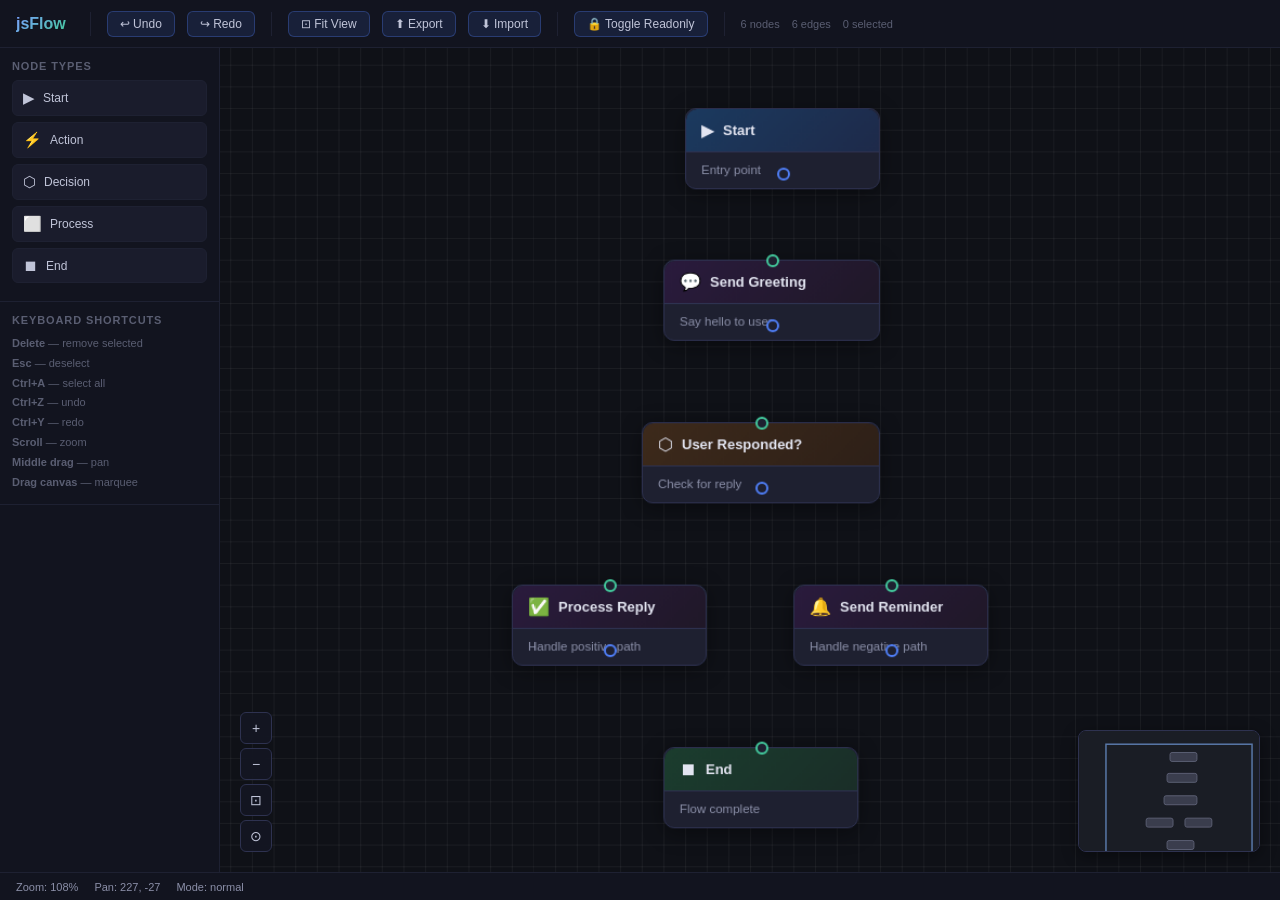
==== examples/basic/index.html @ f3bcde74 "feat: implement complete React Flow-class visual flow editor in vanilla JS Co-authored-by: md-riaz <" ====
<!DOCTYPE html>
<html lang="en">
<head>
  <meta charset="UTF-8" />
  <meta name="viewport" content="width=device-width, initial-scale=1.0" />
  <title>jsFlow — Visual Flow Editor Demo</title>
  <link rel="stylesheet" href="../../src/styles/flow-editor.css" />
  <style>
    *, *::before, *::after { box-sizing: border-box; margin: 0; padding: 0; }

    html, body {
      height: 100%;
      background: #0a0c14;
      color: #e2e4f0;
      font-family: -apple-system, BlinkMacSystemFont, 'Inter', 'Segoe UI', sans-serif;
    }

    /* ── Layout ─────────────────────────────────────────────────── */
    #app-shell {
      display: flex;
      flex-direction: column;
      height: 100vh;
    }

    /* ── Top bar ─────────────────────────────────────────────────── */
    #topbar {
      display: flex;
      align-items: center;
      gap: 12px;
      padding: 0 16px;
      height: 48px;
      background: #12141f;
      border-bottom: 1px solid #1e2132;
      flex-shrink: 0;
      z-index: 10;
    }

    #topbar h1 {
      font-size: 16px;
      font-weight: 700;
      background: linear-gradient(135deg, #7ba0ff, #43c89c);
      -webkit-background-clip: text;
      -webkit-text-fill-color: transparent;
      background-clip: text;
      margin-right: 8px;
    }

    .tb-btn {
      display: inline-flex;
      align-items: center;
      gap: 6px;
      padding: 5px 12px;
      background: rgba(79, 125, 243, 0.12);
      border: 1px solid rgba(79, 125, 243, 0.3);
      border-radius: 6px;
      color: #c0c4d8;
      font-size: 12px;
      cursor: pointer;
      transition: background 0.12s, border-color 0.12s, color 0.12s;
    }

    .tb-btn:hover { background: rgba(79, 125, 243, 0.22); color: #fff; border-color: #4f7df3; }

    .tb-sep { width: 1px; height: 24px; background: #1e2132; margin: 0 4px; }

    .tb-label {
      font-size: 11px;
      color: #5a5e72;
    }

    /* ── Main content ────────────────────────────────────────────── */
    #main {
      display: flex;
      flex: 1;
      overflow: hidden;
    }

    /* ── Sidebar ─────────────────────────────────────────────────── */
    #sidebar {
      width: 220px;
      background: #12141f;
      border-right: 1px solid #1e2132;
      display: flex;
      flex-direction: column;
      overflow-y: auto;
      flex-shrink: 0;
    }

    .sidebar-section {
      padding: 12px;
      border-bottom: 1px solid #1e2132;
    }

    .sidebar-section h3 {
      font-size: 11px;
      text-transform: uppercase;
      letter-spacing: 0.08em;
      color: #5a5e72;
      margin-bottom: 8px;
    }

    .node-palette-item {
      display: flex;
      align-items: center;
      gap: 8px;
      padding: 8px 10px;
      border-radius: 6px;
      border: 1px solid #1e2132;
      background: #1a1c2c;
      cursor: grab;
      font-size: 12px;
      color: #c0c4d8;
      margin-bottom: 6px;
      transition: background 0.1s, border-color 0.1s;
    }

    .node-palette-item:hover { background: #20233a; border-color: #3a3d5a; color: #fff; }
    .node-palette-item .icon { font-size: 15px; }

    /* ── Canvas ──────────────────────────────────────────────────── */
    #canvas {
      flex: 1;
      position: relative;
      overflow: hidden;
    }

    /* ── Properties panel ────────────────────────────────────────── */
    #props-panel {
      width: 240px;
      background: #12141f;
      border-left: 1px solid #1e2132;
      padding: 12px;
      overflow-y: auto;
      flex-shrink: 0;
      display: none;
    }

    #props-panel.active { display: block; }

    #props-panel h3 {
      font-size: 11px;
      text-transform: uppercase;
      letter-spacing: 0.08em;
      color: #5a5e72;
      margin-bottom: 12px;
    }

    .prop-row {
      margin-bottom: 10px;
    }

    .prop-row label {
      display: block;
      font-size: 11px;
      color: #8b8fa8;
      margin-bottom: 4px;
    }

    .prop-row input, .prop-row select {
      width: 100%;
      background: #1a1c2c;
      border: 1px solid #2e3250;
      border-radius: 4px;
      color: #e2e4f0;
      padding: 5px 8px;
      font-size: 12px;
      outline: none;
      transition: border-color 0.12s;
    }

    .prop-row input:focus, .prop-row select:focus { border-color: #4f7df3; }

    /* ── Status bar ──────────────────────────────────────────────── */
    #statusbar {
      height: 28px;
      background: #12141f;
      border-top: 1px solid #1e2132;
      display: flex;
      align-items: center;
      padding: 0 16px;
      gap: 16px;
      font-size: 11px;
      color: #5a5e72;
      flex-shrink: 0;
    }

    #statusbar span { color: #8b8fa8; }
  </style>
</head>
<body>
<div id="app-shell">

  <!-- ── Top bar ────────────────────────────────────────────────── -->
  <div id="topbar">
    <h1>jsFlow</h1>
    <div class="tb-sep"></div>

    <button class="tb-btn" id="btn-undo" title="Undo (Ctrl+Z)">↩ Undo</button>
    <button class="tb-btn" id="btn-redo" title="Redo (Ctrl+Y)">↪ Redo</button>

    <div class="tb-sep"></div>

    <button class="tb-btn" id="btn-fit">⊡ Fit View</button>
    <button class="tb-btn" id="btn-export">⬆ Export</button>
    <button class="tb-btn" id="btn-import">⬇ Import</button>

    <div class="tb-sep"></div>

    <button class="tb-btn" id="btn-readonly">🔒 Toggle Readonly</button>

    <div class="tb-sep"></div>
    <span class="tb-label" id="lbl-nodes">0 nodes</span>
    <span class="tb-label" id="lbl-edges">0 edges</span>
    <span class="tb-label" id="lbl-selected">0 selected</span>
  </div>

  <!-- ── Main ───────────────────────────────────────────────────── -->
  <div id="main">

    <!-- Sidebar / node palette -->
    <div id="sidebar">
      <div class="sidebar-section">
        <h3>Node Types</h3>
        <div class="node-palette-item" draggable="true" data-type="input"    data-label="Start">    <span class="icon">▶</span> Start</div>
        <div class="node-palette-item" draggable="true" data-type="action"   data-label="Action">   <span class="icon">⚡</span> Action</div>
        <div class="node-palette-item" draggable="true" data-type="decision" data-label="Decision"> <span class="icon">⬡</span> Decision</div>
        <div class="node-palette-item" draggable="true" data-type="default"  data-label="Process">  <span class="icon">⬜</span> Process</div>
        <div class="node-palette-item" draggable="true" data-type="output"   data-label="End">      <span class="icon">⏹</span> End</div>
      </div>

      <div class="sidebar-section">
        <h3>Keyboard Shortcuts</h3>
        <div style="font-size:11px; color:#5a5e72; line-height:1.8;">
          <div><b>Delete</b> — remove selected</div>
          <div><b>Esc</b> — deselect</div>
          <div><b>Ctrl+A</b> — select all</div>
          <div><b>Ctrl+Z</b> — undo</div>
          <div><b>Ctrl+Y</b> — redo</div>
          <div><b>Scroll</b> — zoom</div>
          <div><b>Middle drag</b> — pan</div>
          <div><b>Drag canvas</b> — marquee</div>
        </div>
      </div>
    </div>

    <!-- Canvas -->
    <div id="canvas"></div>

    <!-- Properties panel -->
    <div id="props-panel">
      <h3>Properties</h3>
      <div id="props-content"></div>
    </div>

  </div>

  <!-- Status bar -->
  <div id="statusbar">
    <span id="sb-zoom">Zoom: 100%</span>
    <span id="sb-pan">Pan: 0, 0</span>
    <span id="sb-mode">Mode: normal</span>
  </div>

</div>

<script type="module" src="app.js"></script>
</body>
</html>
---- src/styles/flow-editor.css ----
/* ─────────────────────────────────────────────────────────────────────────
   jsFlow – Professional Flow Editor Stylesheet
   ─────────────────────────────────────────────────────────────────────── */

/* ── CSS Custom Properties ─────────────────────────────────────────────── */
:root {
  --jf-bg: #0f1117;
  --jf-grid-color: rgba(255, 255, 255, 0.05);
  --jf-grid-size: 20px;

  --jf-node-bg: #1e2030;
  --jf-node-border: #2e3250;
  --jf-node-border-selected: #4f7df3;
  --jf-node-shadow: 0 4px 20px rgba(0, 0, 0, 0.4);
  --jf-node-shadow-selected: 0 4px 24px rgba(79, 125, 243, 0.35);
  --jf-node-radius: 10px;
  --jf-node-header-bg: #252842;
  --jf-node-text: #e2e4f0;
  --jf-node-desc: #8b8fa8;

  --jf-handle-size: 12px;
  --jf-handle-bg: #1e2030;
  --jf-handle-border: #4a5080;
  --jf-handle-border-source: #4f7df3;
  --jf-handle-border-target: #43c89c;
  --jf-handle-hover-scale: 1.3;

  --jf-edge-color: #4a5080;
  --jf-edge-selected-color: #4f7df3;
  --jf-edge-preview-color: rgba(79, 125, 243, 0.6);
  --jf-edge-width: 2px;

  --jf-marquee-bg: rgba(79, 125, 243, 0.08);
  --jf-marquee-border: rgba(79, 125, 243, 0.5);

  --jf-control-bg: rgba(20, 22, 35, 0.85);
  --jf-control-border: #2e3250;
  --jf-control-text: #c0c4d8;
  --jf-control-hover: #4f7df3;

  --jf-minimap-bg: rgba(14, 16, 26, 0.9);
  --jf-minimap-border: #2e3250;
}

/* ── Root container ─────────────────────────────────────────────────────── */
.jf-editor {
  position: relative;
  width: 100%;
  height: 100%;
  overflow: hidden;
  background-color: var(--jf-bg);
  cursor: default;
  user-select: none;
  -webkit-user-select: none;
  font-family: -apple-system, BlinkMacSystemFont, 'Segoe UI', Roboto, 'Inter', sans-serif;
  font-size: 13px;
  color: var(--jf-node-text);
  box-sizing: border-box;
}

/* ── Hit layer (full-size, transparent — pointer events start here) ──────── */
.jf-hit-layer {
  position: absolute;
  inset: 0;
  z-index: 0;
}

/* ── World layer (transformed with viewport) ─────────────────────────────── */
.jf-world-layer {
  position: absolute;
  top: 0;
  left: 0;
  transform-origin: 0 0;
  will-change: transform;
}

/* ── Grid background ─────────────────────────────────────────────────────── */
.jf-grid {
  position: absolute;
  top: -5000px;
  left: -5000px;
  width: 10000px;
  height: 10000px;
  background-image:
    linear-gradient(var(--jf-grid-color) 1px, transparent 1px),
    linear-gradient(90deg, var(--jf-grid-color) 1px, transparent 1px);
  background-size: var(--jf-grid-size) var(--jf-grid-size);
  pointer-events: none;
}

/* ── SVG edge layer ──────────────────────────────────────────────────────── */
.jf-svg-layer {
  position: absolute;
  top: 0;
  left: 0;
  width: 100%;
  height: 100%;
  pointer-events: none;
  overflow: visible;
}

/* ── Node layer ──────────────────────────────────────────────────────────── */
.jf-node-layer {
  position: absolute;
  top: 0;
  left: 0;
}

/* ── Node cards ──────────────────────────────────────────────────────────── */
.jf-node {
  position: absolute;
  background: var(--jf-node-bg);
  border: 1.5px solid var(--jf-node-border);
  border-radius: var(--jf-node-radius);
  box-shadow: var(--jf-node-shadow);
  cursor: grab;
  transition: border-color 0.15s, box-shadow 0.15s;
  overflow: visible;
  min-width: 120px;
}

.jf-node:hover {
  border-color: color-mix(in srgb, var(--jf-node-border) 60%, white);
}

.jf-node--selected {
  border-color: var(--jf-node-border-selected) !important;
  box-shadow: var(--jf-node-shadow-selected), 0 0 0 2px rgba(79,125,243,0.18) !important;
}

.jf-node:active,
.jf-node--dragging {
  cursor: grabbing;
  box-shadow: var(--jf-node-shadow-selected), 0 8px 32px rgba(0,0,0,0.5);
}

/* Node types */
.jf-node--input .jf-node__header { background: linear-gradient(135deg, #1b3a5f, #1e2a4a); }
.jf-node--output .jf-node__header { background: linear-gradient(135deg, #1b3d2e, #1a2e28); }
.jf-node--decision .jf-node__header { background: linear-gradient(135deg, #3d2a1b, #2e2018); }
.jf-node--action .jf-node__header { background: linear-gradient(135deg, #2a1b3d, #201828); }

/* Node body */
.jf-node__body {
  border-radius: var(--jf-node-radius);
  overflow: hidden;
}

.jf-node__header {
  display: flex;
  align-items: center;
  gap: 8px;
  padding: 10px 14px;
  background: var(--jf-node-header-bg);
  border-bottom: 1px solid var(--jf-node-border);
  border-radius: var(--jf-node-radius) var(--jf-node-radius) 0 0;
  min-height: 40px;
}

.jf-node__icon {
  font-size: 16px;
  flex-shrink: 0;
  line-height: 1;
}

.jf-node__title {
  font-weight: 600;
  font-size: 13px;
  color: var(--jf-node-text);
  white-space: nowrap;
  overflow: hidden;
  text-overflow: ellipsis;
  flex: 1;
}

.jf-node__desc {
  padding: 8px 14px;
  font-size: 11.5px;
  color: var(--jf-node-desc);
  line-height: 1.5;
}

/* ── Handles / Ports ─────────────────────────────────────────────────────── */
.jf-handle {
  position: absolute;
  width: var(--jf-handle-size);
  height: var(--jf-handle-size);
  border-radius: 50%;
  border: 2px solid var(--jf-handle-border);
  background: var(--jf-handle-bg);
  transform: translate(-50%, -50%);
  transition: transform 0.12s, border-color 0.12s, box-shadow 0.12s;
  cursor: crosshair;
  z-index: 10;
  pointer-events: all;
}

.jf-handle--source {
  border-color: var(--jf-handle-border-source);
}

.jf-handle--target {
  border-color: var(--jf-handle-border-target);
}

.jf-handle:hover {
  transform: translate(-50%, -50%) scale(var(--jf-handle-hover-scale));
  box-shadow: 0 0 0 4px rgba(79, 125, 243, 0.25);
  z-index: 20;
}

.jf-handle--source:hover { border-color: #7ba0ff; background: rgba(79, 125, 243, 0.15); }
.jf-handle--target:hover { border-color: #5dd8ac; background: rgba(67, 200, 156, 0.15); }

/* ── SVG Edges ───────────────────────────────────────────────────────────── */
.jf-edge__hit {
  fill: none;
  stroke: transparent;
  stroke-width: 16px;
  cursor: pointer;
  pointer-events: stroke;
}

.jf-edge__path {
  fill: none;
  stroke: var(--jf-edge-color);
  stroke-width: var(--jf-edge-width);
  stroke-linecap: round;
  pointer-events: none;
  transition: stroke 0.15s;
}

.jf-edge--selected .jf-edge__path {
  stroke: var(--jf-edge-selected-color);
  stroke-width: 2.5px;
  filter: drop-shadow(0 0 4px rgba(79, 125, 243, 0.5));
}

.jf-edge__preview {
  fill: none;
  stroke: var(--jf-edge-preview-color);
  stroke-width: 2px;
  stroke-dasharray: 6 4;
  pointer-events: none;
  animation: jf-dash-flow 0.5s linear infinite;
}

@keyframes jf-dash-flow {
  to { stroke-dashoffset: -20; }
}

/* Edge label */
.jf-edge__label {
  display: inline-block;
  background: var(--jf-node-bg);
  border: 1px solid var(--jf-node-border);
  border-radius: 4px;
  padding: 2px 8px;
  font-size: 11px;
  color: var(--jf-node-desc);
  white-space: nowrap;
  pointer-events: none;
  user-select: none;
}

/* ── Marquee selection ────────────────────────────────────────────────────── */
.jf-marquee {
  position: absolute;
  pointer-events: none;
  background: var(--jf-marquee-bg);
  border: 1px solid var(--jf-marquee-border);
  border-radius: 3px;
  z-index: 100;
}

/* ── Controls toolbar ────────────────────────────────────────────────────── */
.jf-controls {
  position: absolute;
  bottom: 20px;
  left: 20px;
  z-index: 200;
  display: flex;
  flex-direction: column;
  gap: 4px;
}

.jf-controls__btn {
  display: flex;
  align-items: center;
  justify-content: center;
  width: 32px;
  height: 32px;
  background: var(--jf-control-bg);
  border: 1px solid var(--jf-control-border);
  border-radius: 6px;
  color: var(--jf-control-text);
  cursor: pointer;
  font-size: 14px;
  transition: background 0.12s, color 0.12s, border-color 0.12s;
  outline: none;
  backdrop-filter: blur(8px);
}

.jf-controls__btn:hover {
  background: rgba(79, 125, 243, 0.15);
  border-color: var(--jf-control-hover);
  color: #fff;
}

.jf-controls__btn:active { transform: scale(0.94); }

.jf-controls__divider {
  width: 32px;
  height: 1px;
  background: var(--jf-control-border);
  margin: 2px 0;
}

/* ── Minimap ──────────────────────────────────────────────────────────────── */
.jf-minimap {
  position: absolute;
  bottom: 20px;
  right: 20px;
  z-index: 200;
  border: 1px solid var(--jf-minimap-border);
  border-radius: 8px;
  overflow: hidden;
  background: var(--jf-minimap-bg);
  backdrop-filter: blur(8px);
  box-shadow: 0 4px 16px rgba(0,0,0,0.4);
}

.jf-minimap canvas {
  display: block;
}

/* ── Readonly overlay ─────────────────────────────────────────────────────── */
.jf-editor--readonly .jf-handle,
.jf-editor--readonly .jf-node {
  cursor: default !important;
  pointer-events: none;
}

/* ── Tooltip ─────────────────────────────────────────────────────────────── */
.jf-tooltip {
  position: absolute;
  background: #1a1c2c;
  border: 1px solid #2e3250;
  border-radius: 4px;
  padding: 4px 8px;
  font-size: 11px;
  color: #c0c4d8;
  pointer-events: none;
  z-index: 1000;
  white-space: nowrap;
}

/* ── Scrollbar styles (for themed sidebars etc.) ──────────────────────────── */
.jf-editor ::-webkit-scrollbar { width: 6px; height: 6px; }
.jf-editor ::-webkit-scrollbar-track { background: transparent; }
.jf-editor ::-webkit-scrollbar-thumb { background: #2e3250; border-radius: 3px; }
.jf-editor ::-webkit-scrollbar-thumb:hover { background: #4f7df3; }
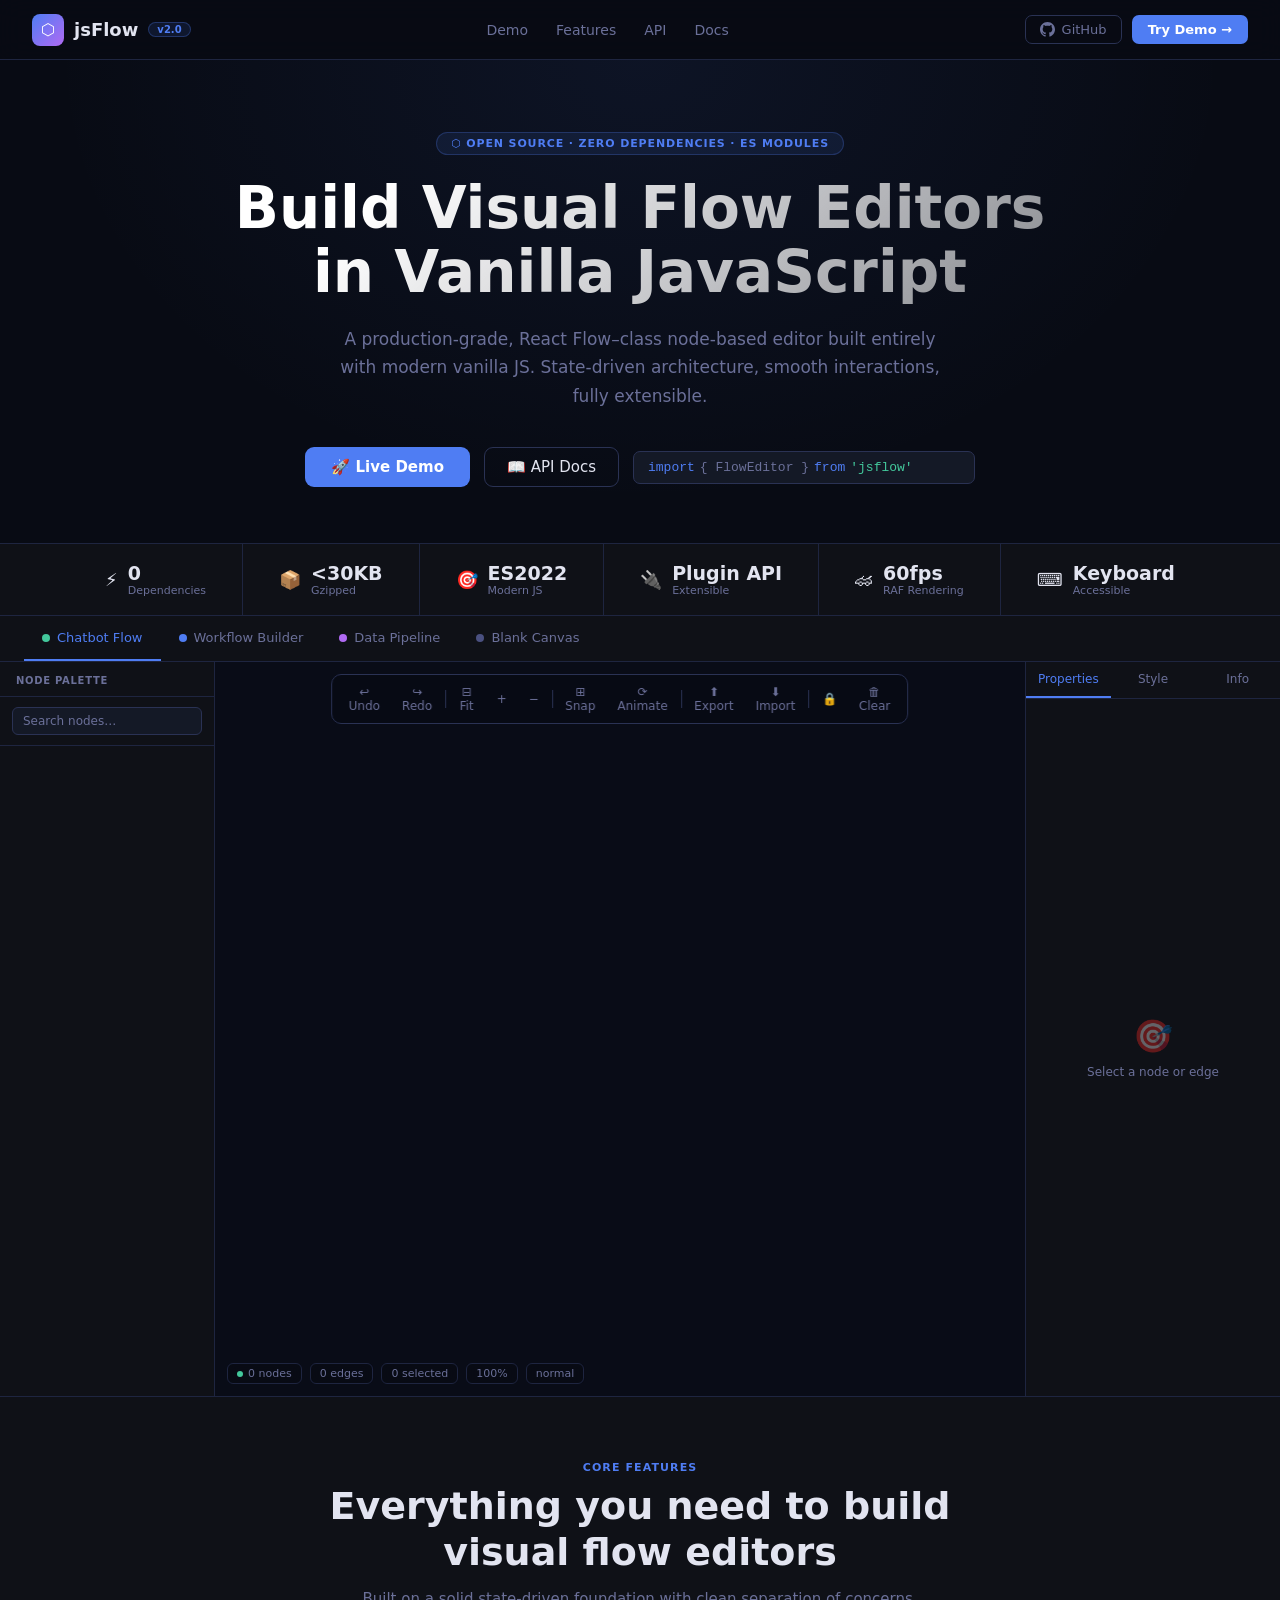
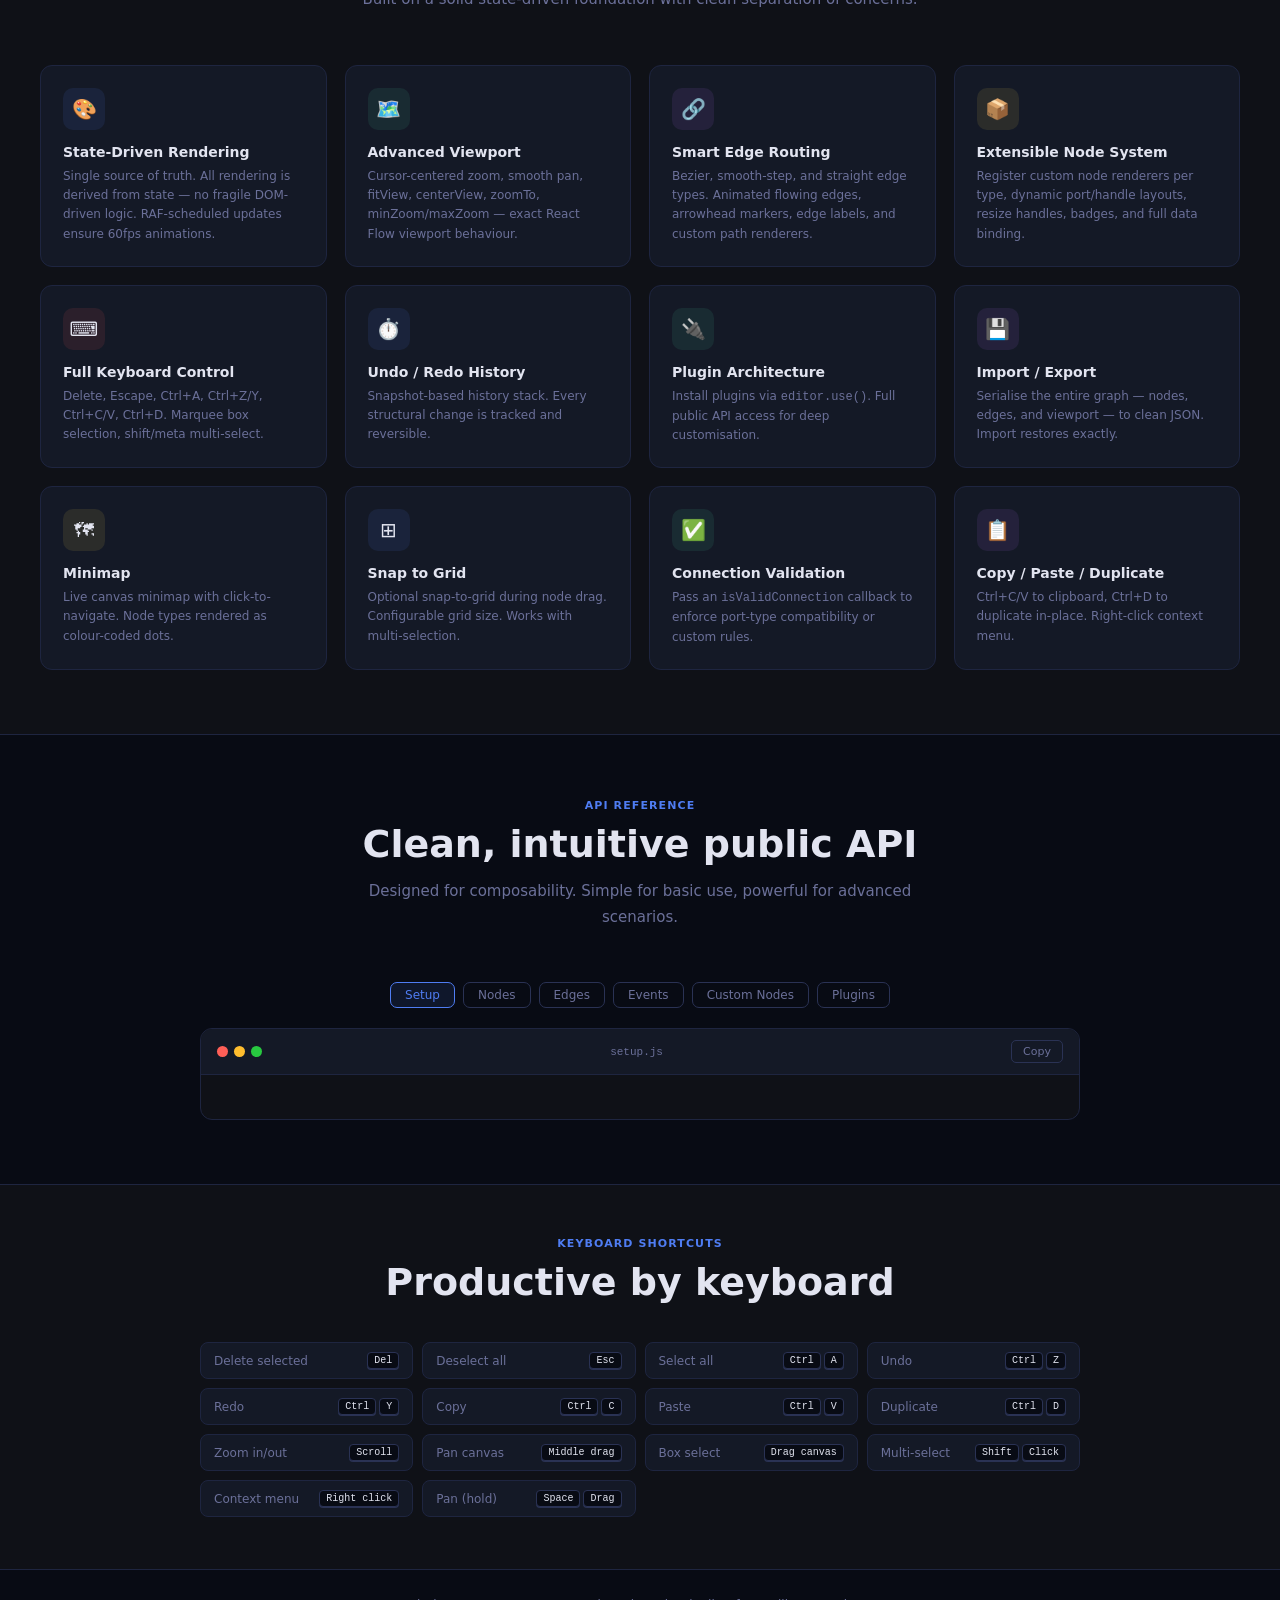
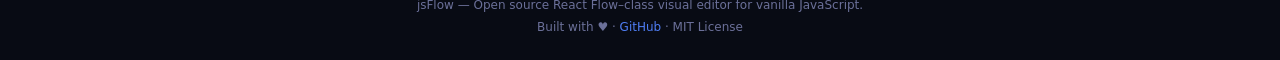
==== commit 65ff13d7: "feat: React Flow features + library landing page demo - Animated edges with flowing dash animation -" ====
--- a/examples/basic/index.html
+++ b/examples/basic/index.html
@@ -3,265 +3,482 @@
 <head>
   <meta charset="UTF-8" />
   <meta name="viewport" content="width=device-width, initial-scale=1.0" />
-  <title>jsFlow — Visual Flow Editor Demo</title>
+  <title>jsFlow — Vanilla JS Visual Flow Editor</title>
   <link rel="stylesheet" href="../../src/styles/flow-editor.css" />
   <style>
     *, *::before, *::after { box-sizing: border-box; margin: 0; padding: 0; }
 
-    html, body {
-      height: 100%;
-      background: #0a0c14;
-      color: #e2e4f0;
-      font-family: -apple-system, BlinkMacSystemFont, 'Inter', 'Segoe UI', sans-serif;
-    }
-
-    /* ── Layout ─────────────────────────────────────────────────── */
-    #app-shell {
-      display: flex;
-      flex-direction: column;
-      height: 100vh;
-    }
-
-    /* ── Top bar ─────────────────────────────────────────────────── */
-    #topbar {
-      display: flex;
-      align-items: center;
-      gap: 12px;
-      padding: 0 16px;
-      height: 48px;
-      background: #12141f;
-      border-bottom: 1px solid #1e2132;
-      flex-shrink: 0;
-      z-index: 10;
-    }
-
-    #topbar h1 {
-      font-size: 16px;
-      font-weight: 700;
-      background: linear-gradient(135deg, #7ba0ff, #43c89c);
-      -webkit-background-clip: text;
-      -webkit-text-fill-color: transparent;
-      background-clip: text;
-      margin-right: 8px;
-    }
-
-    .tb-btn {
-      display: inline-flex;
-      align-items: center;
-      gap: 6px;
-      padding: 5px 12px;
-      background: rgba(79, 125, 243, 0.12);
-      border: 1px solid rgba(79, 125, 243, 0.3);
-      border-radius: 6px;
-      color: #c0c4d8;
-      font-size: 12px;
-      cursor: pointer;
-      transition: background 0.12s, border-color 0.12s, color 0.12s;
-    }
-
-    .tb-btn:hover { background: rgba(79, 125, 243, 0.22); color: #fff; border-color: #4f7df3; }
-
-    .tb-sep { width: 1px; height: 24px; background: #1e2132; margin: 0 4px; }
-
-    .tb-label {
-      font-size: 11px;
-      color: #5a5e72;
-    }
-
-    /* ── Main content ────────────────────────────────────────────── */
-    #main {
-      display: flex;
-      flex: 1;
-      overflow: hidden;
-    }
-
-    /* ── Sidebar ─────────────────────────────────────────────────── */
-    #sidebar {
-      width: 220px;
-      background: #12141f;
-      border-right: 1px solid #1e2132;
-      display: flex;
-      flex-direction: column;
-      overflow-y: auto;
-      flex-shrink: 0;
-    }
-
-    .sidebar-section {
-      padding: 12px;
-      border-bottom: 1px solid #1e2132;
-    }
-
-    .sidebar-section h3 {
-      font-size: 11px;
-      text-transform: uppercase;
-      letter-spacing: 0.08em;
-      color: #5a5e72;
-      margin-bottom: 8px;
-    }
-
-    .node-palette-item {
-      display: flex;
-      align-items: center;
-      gap: 8px;
-      padding: 8px 10px;
-      border-radius: 6px;
-      border: 1px solid #1e2132;
-      background: #1a1c2c;
-      cursor: grab;
-      font-size: 12px;
-      color: #c0c4d8;
-      margin-bottom: 6px;
-      transition: background 0.1s, border-color 0.1s;
-    }
-
-    .node-palette-item:hover { background: #20233a; border-color: #3a3d5a; color: #fff; }
-    .node-palette-item .icon { font-size: 15px; }
-
-    /* ── Canvas ──────────────────────────────────────────────────── */
-    #canvas {
-      flex: 1;
-      position: relative;
-      overflow: hidden;
-    }
-
-    /* ── Properties panel ────────────────────────────────────────── */
-    #props-panel {
-      width: 240px;
-      background: #12141f;
-      border-left: 1px solid #1e2132;
-      padding: 12px;
-      overflow-y: auto;
-      flex-shrink: 0;
-      display: none;
-    }
-
-    #props-panel.active { display: block; }
-
-    #props-panel h3 {
-      font-size: 11px;
-      text-transform: uppercase;
-      letter-spacing: 0.08em;
-      color: #5a5e72;
-      margin-bottom: 12px;
-    }
-
-    .prop-row {
-      margin-bottom: 10px;
-    }
-
-    .prop-row label {
-      display: block;
-      font-size: 11px;
-      color: #8b8fa8;
-      margin-bottom: 4px;
-    }
-
-    .prop-row input, .prop-row select {
-      width: 100%;
-      background: #1a1c2c;
-      border: 1px solid #2e3250;
-      border-radius: 4px;
-      color: #e2e4f0;
-      padding: 5px 8px;
-      font-size: 12px;
-      outline: none;
-      transition: border-color 0.12s;
-    }
-
-    .prop-row input:focus, .prop-row select:focus { border-color: #4f7df3; }
-
-    /* ── Status bar ──────────────────────────────────────────────── */
-    #statusbar {
-      height: 28px;
-      background: #12141f;
-      border-top: 1px solid #1e2132;
-      display: flex;
-      align-items: center;
-      padding: 0 16px;
-      gap: 16px;
-      font-size: 11px;
-      color: #5a5e72;
-      flex-shrink: 0;
-    }
-
-    #statusbar span { color: #8b8fa8; }
+    :root {
+      --c-bg: #080b14;
+      --c-surface: #0f1117;
+      --c-surface2: #141926;
+      --c-border: #1e2540;
+      --c-border2: #2a3254;
+      --c-text: #e2e4f0;
+      --c-muted: #6b7099;
+      --c-accent: #4f7df3;
+      --c-accent2: #43c89c;
+      --c-accent3: #b06af3;
+      --c-accent4: #f3d24f;
+      --font: 'Inter', system-ui, sans-serif;
+      --mono: 'JetBrains Mono', 'Fira Code', monospace;
+    }
+
+    html, body { height: 100%; background: var(--c-bg); color: var(--c-text); font-family: var(--font); font-size: 14px; }
+
+    /* ── NAV ── */
+    nav {
+      position: fixed; top: 0; left: 0; right: 0; z-index: 1000;
+      display: flex; align-items: center; justify-content: space-between;
+      padding: 0 32px; height: 60px;
+      background: rgba(8,11,20,0.88);
+      border-bottom: 1px solid var(--c-border);
+      backdrop-filter: blur(12px);
+    }
+    .nav-logo { display: flex; align-items: center; gap: 10px; text-decoration: none; }
+    .nav-logo-icon {
+      width: 32px; height: 32px; border-radius: 8px;
+      background: linear-gradient(135deg, var(--c-accent), var(--c-accent3));
+      display: flex; align-items: center; justify-content: center;
+      font-size: 16px; color: #fff;
+    }
+    .nav-logo-text { font-size: 18px; font-weight: 700; color: var(--c-text); }
+    .nav-badge { font-size: 10px; font-weight: 600; color: var(--c-accent); background: rgba(79,125,243,0.12); border: 1px solid rgba(79,125,243,0.3); border-radius: 99px; padding: 1px 8px; }
+    .nav-links { display: flex; align-items: center; gap: 28px; }
+    .nav-links a { color: var(--c-muted); text-decoration: none; font-size: 14px; font-weight: 500; transition: color 0.15s; }
+    .nav-links a:hover { color: var(--c-text); }
+    .btn-ghost {
+      display: flex; align-items: center; gap: 7px;
+      padding: 6px 14px; border-radius: 7px; border: 1px solid var(--c-border2);
+      background: transparent; color: var(--c-muted); font-size: 13px; font-weight: 500;
+      cursor: pointer; text-decoration: none; transition: all 0.15s; font-family: var(--font);
+    }
+    .btn-ghost:hover { background: var(--c-surface2); color: var(--c-text); border-color: var(--c-accent); }
+    .btn-primary {
+      display: flex; align-items: center; gap: 7px;
+      padding: 7px 16px; border-radius: 7px; border: none;
+      background: var(--c-accent); color: #fff; font-size: 13px; font-weight: 600;
+      cursor: pointer; text-decoration: none; transition: all 0.15s; font-family: var(--font);
+    }
+    .btn-primary:hover { background: #6b92f7; }
+
+    /* ── MAIN LAYOUT ── */
+    .page-wrap { padding-top: 60px; display: flex; flex-direction: column; min-height: 100%; }
+
+    /* ── HERO ── */
+    .hero {
+      padding: 72px 32px 56px; text-align: center;
+      background: radial-gradient(ellipse at 50% 0%, rgba(79,125,243,0.08) 0%, transparent 65%);
+      border-bottom: 1px solid var(--c-border);
+    }
+    .hero-eyebrow {
+      display: inline-flex; align-items: center; gap: 6px;
+      font-size: 11px; font-weight: 600; letter-spacing: 0.08em; text-transform: uppercase;
+      color: var(--c-accent); background: rgba(79,125,243,0.1); border: 1px solid rgba(79,125,243,0.25);
+      border-radius: 99px; padding: 4px 14px; margin-bottom: 22px;
+    }
+    .hero h1 {
+      font-size: clamp(32px, 5vw, 58px); font-weight: 800; line-height: 1.1;
+      background: linear-gradient(135deg, #fff 20%, rgba(255,255,255,0.5));
+      -webkit-background-clip: text; -webkit-text-fill-color: transparent;
+      background-clip: text; margin-bottom: 20px; max-width: 900px; margin-inline: auto;
+    }
+    .hero p { font-size: clamp(14px, 2vw, 17px); color: var(--c-muted); max-width: 600px; margin: 0 auto 36px; line-height: 1.7; }
+    .hero-btns { display: flex; align-items: center; justify-content: center; gap: 14px; flex-wrap: wrap; }
+    .btn-hero-primary {
+      padding: 11px 26px; border-radius: 9px; border: none;
+      background: var(--c-accent); color: #fff; font-size: 15px; font-weight: 600;
+      cursor: pointer; text-decoration: none; transition: all 0.2s; font-family: var(--font);
+      display: flex; align-items: center; gap: 8px;
+    }
+    .btn-hero-primary:hover { background: #6b92f7; transform: translateY(-2px); box-shadow: 0 8px 24px rgba(79,125,243,0.35); }
+    .btn-hero-secondary {
+      padding: 10px 22px; border-radius: 9px; border: 1px solid var(--c-border2);
+      background: transparent; color: var(--c-text); font-size: 15px; font-weight: 500;
+      cursor: pointer; text-decoration: none; transition: all 0.2s; font-family: var(--font);
+      display: flex; align-items: center; gap: 8px;
+    }
+    .btn-hero-secondary:hover { border-color: var(--c-accent); background: rgba(79,125,243,0.06); }
+    .npm-pill {
+      display: inline-flex; align-items: center; gap: 5px;
+      background: var(--c-surface2); border: 1px solid var(--c-border2);
+      border-radius: 7px; padding: 8px 14px;
+      font-family: var(--mono); font-size: 13px; color: var(--c-muted);
+      cursor: pointer; transition: all 0.15s; user-select: none;
+    }
+    .npm-pill:hover { border-color: var(--c-accent); color: var(--c-text); }
+    .npm-pill .kw { color: var(--c-accent); }
+    .npm-pill .str { color: var(--c-accent2); }
+    .npm-pill .hint { font-size: 10px; opacity: 0; transition: opacity 0.15s; margin-left: 6px; color: var(--c-muted); }
+    .npm-pill:hover .hint { opacity: 1; }
+
+    /* ── STATS BAR ── */
+    .stats-bar {
+      display: flex; justify-content: center; flex-wrap: wrap;
+      background: var(--c-surface); border-bottom: 1px solid var(--c-border);
+    }
+    .stat-item { display: flex; align-items: center; gap: 10px; padding: 18px 36px; border-right: 1px solid var(--c-border); }
+    .stat-item:last-child { border-right: none; }
+    .stat-icon { font-size: 18px; }
+    .stat-val { font-size: 19px; font-weight: 700; color: var(--c-text); }
+    .stat-lbl { font-size: 11px; color: var(--c-muted); }
+
+    /* ── DEMO SECTION ── */
+    .demo-section { display: flex; flex-direction: column; flex: 1; }
+    .demo-tabs-bar {
+      display: flex; align-items: center; gap: 0;
+      background: var(--c-surface); border-bottom: 1px solid var(--c-border);
+      padding: 0 24px; overflow-x: auto;
+    }
+    .demo-tab {
+      display: flex; align-items: center; gap: 7px; padding: 14px 18px;
+      font-size: 13px; font-weight: 500; color: var(--c-muted); cursor: pointer;
+      border-bottom: 2px solid transparent; transition: color 0.15s, border-color 0.15s;
+      white-space: nowrap; background: none; border-top: none; border-left: none; border-right: none;
+      font-family: var(--font);
+    }
+    .demo-tab:hover { color: var(--c-text); }
+    .demo-tab.active { color: var(--c-accent); border-bottom-color: var(--c-accent); }
+    .demo-tab-dot { width: 8px; height: 8px; border-radius: 50%; }
+
+    /* ── WORKSPACE ── */
+    .workspace {
+      display: grid; grid-template-columns: 215px 1fr 255px;
+      height: calc(100vh - 60px - 57px - 49px); min-height: 500px;
+    }
+
+    /* ── PALETTE ── */
+    .palette { background: var(--c-surface); border-right: 1px solid var(--c-border); display: flex; flex-direction: column; overflow: hidden; }
+    .panel-header { padding: 13px 16px 10px; font-size: 10px; font-weight: 700; letter-spacing: 0.07em; text-transform: uppercase; color: var(--c-muted); border-bottom: 1px solid var(--c-border); }
+    .palette-search { padding: 10px 12px; border-bottom: 1px solid var(--c-border); }
+    .palette-search input { width: 100%; background: var(--c-surface2); border: 1px solid var(--c-border2); border-radius: 6px; padding: 6px 10px; color: var(--c-text); font-size: 12px; font-family: var(--font); outline: none; transition: border-color 0.15s; }
+    .palette-search input::placeholder { color: var(--c-muted); }
+    .palette-search input:focus { border-color: var(--c-accent); }
+    .palette-scroll { overflow-y: auto; flex: 1; padding: 8px; }
+    .palette-group-label { font-size: 10px; font-weight: 700; letter-spacing: 0.07em; text-transform: uppercase; color: var(--c-muted); padding: 8px 6px 4px; }
+    .palette-item { display: flex; align-items: center; gap: 9px; padding: 8px 10px; border-radius: 7px; cursor: grab; margin-bottom: 3px; background: var(--c-surface2); border: 1px solid transparent; transition: all 0.15s; font-size: 13px; }
+    .palette-item:hover { border-color: var(--c-border2); background: var(--c-surface); transform: translateX(2px); }
+    .palette-item:active { cursor: grabbing; }
+    .palette-icon { font-size: 15px; width: 24px; text-align: center; }
+    .palette-name { font-weight: 500; font-size: 12px; }
+    .palette-desc { font-size: 10px; color: var(--c-muted); }
+    .palette-accent { width: 3px; height: 24px; border-radius: 99px; flex-shrink: 0; margin-left: auto; }
+
+    /* ── CANVAS ── */
+    .canvas-wrap { position: relative; overflow: hidden; background: #090c17; }
+    #flow-canvas { width: 100%; height: 100%; }
+
+    .canvas-toolbar {
+      position: absolute; top: 12px; left: 50%; transform: translateX(-50%);
+      display: flex; align-items: center; gap: 4px;
+      background: rgba(8,11,20,0.9); border: 1px solid var(--c-border2);
+      border-radius: 10px; padding: 5px 8px; backdrop-filter: blur(12px); z-index: 100;
+    }
+    .canvas-toolbar-btn {
+      display: flex; align-items: center; gap: 4px; padding: 5px 9px;
+      background: none; border: none; border-radius: 6px; color: var(--c-muted);
+      font-size: 12px; font-weight: 500; cursor: pointer; transition: all 0.12s; font-family: var(--font);
+    }
+    .canvas-toolbar-btn:hover { background: rgba(79,125,243,0.12); color: #fff; }
+    .canvas-toolbar-btn.active { color: var(--c-accent); }
+    .canvas-toolbar-btn.danger:hover { background: rgba(239,68,68,0.12); color: #f87171; }
+    .canvas-toolbar-sep { width: 1px; height: 18px; background: var(--c-border2); }
+
+    .canvas-status {
+      position: absolute; bottom: 12px; left: 12px;
+      display: flex; align-items: center; gap: 8px; z-index: 100; pointer-events: none;
+    }
+    .status-chip {
+      display: flex; align-items: center; gap: 5px;
+      background: rgba(8,11,20,0.75); border: 1px solid var(--c-border);
+      border-radius: 6px; padding: 3px 9px; font-size: 11px; color: var(--c-muted);
+      backdrop-filter: blur(8px);
+    }
+    .status-dot { width: 6px; height: 6px; border-radius: 50%; background: var(--c-accent2); animation: pulse 2s infinite; }
+    @keyframes pulse { 0%,100%{opacity:1}50%{opacity:.4} }
+
+    /* ── PROPS PANEL ── */
+    .props-panel { background: var(--c-surface); border-left: 1px solid var(--c-border); display: flex; flex-direction: column; overflow: hidden; }
+    .props-tabs { display: flex; border-bottom: 1px solid var(--c-border); }
+    .props-tab { flex: 1; padding: 10px 8px; font-size: 12px; font-weight: 500; color: var(--c-muted); cursor: pointer; text-align: center; background: none; border: none; border-bottom: 2px solid transparent; transition: all 0.12s; font-family: var(--font); }
+    .props-tab.active { color: var(--c-accent); border-bottom-color: var(--c-accent); }
+    .props-scroll { overflow-y: auto; flex: 1; }
+    .props-placeholder { display: flex; flex-direction: column; align-items: center; justify-content: center; height: 100%; gap: 10px; color: var(--c-muted); padding: 24px; }
+    .props-placeholder-icon { font-size: 32px; opacity: 0.35; }
+    .props-placeholder-text { font-size: 12px; text-align: center; }
+    .props-form { padding: 14px; }
+    .field-group { margin-bottom: 12px; }
+    .field-label { font-size: 10px; font-weight: 700; color: var(--c-muted); margin-bottom: 4px; letter-spacing: 0.05em; text-transform: uppercase; }
+    .field-input { width: 100%; background: var(--c-surface2); border: 1px solid var(--c-border2); border-radius: 6px; padding: 6px 10px; color: var(--c-text); font-size: 12px; font-family: var(--font); outline: none; transition: border-color 0.15s; }
+    .field-input:focus { border-color: var(--c-accent); }
+    .field-row { display: grid; grid-template-columns: 1fr 1fr; gap: 8px; }
+    .field-select { width: 100%; background: var(--c-surface2); border: 1px solid var(--c-border2); border-radius: 6px; padding: 6px 10px; color: var(--c-text); font-size: 12px; font-family: var(--font); outline: none; cursor: pointer; appearance: none; background-image: url("data:image/svg+xml,%3Csvg xmlns='http://www.w3.org/2000/svg' width='10' height='6' fill='none'%3E%3Cpath d='M1 1l4 4 4-4' stroke='%236b7099' stroke-width='1.5' stroke-linecap='round'/%3E%3C/svg%3E"); background-repeat: no-repeat; background-position: right 10px center; }
+    .toggle-row { display: flex; align-items: center; justify-content: space-between; padding: 5px 0; }
+    .toggle-lbl { font-size: 12px; color: var(--c-text); }
+    .toggle { position: relative; width: 36px; height: 20px; }
+    .toggle input { opacity: 0; width: 0; height: 0; }
+    .toggle-slider { position: absolute; inset: 0; background: var(--c-border2); border-radius: 99px; cursor: pointer; transition: background 0.2s; }
+    .toggle-slider::before { content: ''; position: absolute; left: 3px; top: 3px; width: 14px; height: 14px; border-radius: 50%; background: #fff; transition: transform 0.2s; }
+    .toggle input:checked + .toggle-slider { background: var(--c-accent); }
+    .toggle input:checked + .toggle-slider::before { transform: translateX(16px); }
+    .section-divider { height: 1px; background: var(--c-border); margin: 12px 0; }
+    .props-section-title { font-size: 10px; font-weight: 700; letter-spacing: 0.07em; text-transform: uppercase; color: var(--c-muted); margin-bottom: 9px; }
+    .port-list { display: flex; flex-direction: column; gap: 5px; }
+    .port-item { display: flex; align-items: center; gap: 7px; background: var(--c-surface2); border: 1px solid var(--c-border); border-radius: 6px; padding: 6px 10px; font-size: 11px; }
+    .port-dot { width: 8px; height: 8px; border-radius: 50%; flex-shrink: 0; }
+    .port-dot.source { background: var(--c-accent); }
+    .port-dot.target { background: var(--c-accent2); }
+    .port-id { color: var(--c-muted); font-family: var(--mono); font-size: 10px; margin-left: auto; }
+    .edge-prop-row { display: flex; align-items: center; justify-content: space-between; padding: 5px 0; border-bottom: 1px solid var(--c-border); }
+    .edge-prop-key { font-size: 11px; color: var(--c-muted); }
+    .edge-prop-val { font-size: 11px; font-family: var(--mono); color: var(--c-text); max-width: 140px; overflow: hidden; text-overflow: ellipsis; }
+
+    /* ── FEATURES ── */
+    .features-section { background: var(--c-surface); border-top: 1px solid var(--c-border); padding: 64px 32px; }
+    .section-label { text-align: center; font-size: 11px; font-weight: 700; letter-spacing: 0.1em; text-transform: uppercase; color: var(--c-accent); margin-bottom: 10px; }
+    .section-title { text-align: center; font-size: clamp(22px,3.5vw,38px); font-weight: 700; color: var(--c-text); margin-bottom: 12px; line-height: 1.2; }
+    .section-sub { text-align: center; font-size: 15px; color: var(--c-muted); max-width: 560px; margin: 0 auto 52px; line-height: 1.7; }
+    .features-grid { display: grid; grid-template-columns: repeat(auto-fit, minmax(270px, 1fr)); gap: 18px; max-width: 1200px; margin: 0 auto; }
+    .feature-card { background: var(--c-surface2); border: 1px solid var(--c-border); border-radius: 12px; padding: 22px; transition: border-color 0.2s, transform 0.2s; }
+    .feature-card:hover { border-color: var(--c-border2); transform: translateY(-3px); }
+    .feature-icon { width: 42px; height: 42px; border-radius: 10px; display: flex; align-items: center; justify-content: center; font-size: 20px; margin-bottom: 14px; }
+    .feature-title { font-size: 14px; font-weight: 600; color: var(--c-text); margin-bottom: 7px; }
+    .feature-desc { font-size: 12px; color: var(--c-muted); line-height: 1.6; }
+
+    /* ── CODE SECTION ── */
+    .code-section { padding: 64px 32px; background: var(--c-bg); border-top: 1px solid var(--c-border); }
+    .code-tabs { display: flex; gap: 8px; margin-bottom: 20px; flex-wrap: wrap; justify-content: center; }
+    .code-tab-btn { padding: 5px 14px; border-radius: 7px; border: 1px solid var(--c-border2); background: transparent; color: var(--c-muted); font-size: 12px; font-weight: 500; cursor: pointer; transition: all 0.15s; font-family: var(--font); }
+    .code-tab-btn.active, .code-tab-btn:hover { background: rgba(79,125,243,0.1); color: var(--c-accent); border-color: var(--c-accent); }
+    .code-block { max-width: 880px; margin: 0 auto; background: var(--c-surface); border: 1px solid var(--c-border); border-radius: 12px; overflow: hidden; }
+    .code-block-header { display: flex; align-items: center; justify-content: space-between; padding: 11px 16px; background: var(--c-surface2); border-bottom: 1px solid var(--c-border); }
+    .code-dots { display: flex; gap: 6px; }
+    .code-dot { width: 11px; height: 11px; border-radius: 50%; }
+    .code-dot:nth-child(1){background:#ff5f57} .code-dot:nth-child(2){background:#ffbd2e} .code-dot:nth-child(3){background:#28c940}
+    .code-file { font-size: 11px; color: var(--c-muted); font-family: var(--mono); }
+    .copy-btn { padding: 4px 11px; background: none; border: 1px solid var(--c-border2); border-radius: 5px; color: var(--c-muted); font-size: 11px; cursor: pointer; transition: all 0.12s; font-family: var(--font); }
+    .copy-btn:hover { color: var(--c-text); border-color: var(--c-accent); }
+    pre { padding: 22px; overflow-x: auto; font-family: var(--mono); font-size: 12.5px; line-height: 1.7; color: #c9d1d9; }
+    .kw{color:#ff7b72} .str{color:#a5d6ff} .fn{color:#d2a8ff} .cm{color:#6e7681} .nm{color:#79c0ff} .op{color:#ff7b72}
+
+    /* ── SHORTCUTS ── */
+    .shortcuts-section { padding: 52px 32px; background: var(--c-surface); border-top: 1px solid var(--c-border); }
+    .shortcut-grid { display: grid; grid-template-columns: repeat(auto-fill, minmax(210px, 1fr)); gap: 9px; max-width: 880px; margin: 0 auto; }
+    .shortcut-item { display: flex; align-items: center; justify-content: space-between; padding: 9px 13px; background: var(--c-surface2); border: 1px solid var(--c-border); border-radius: 8px; }
+    .shortcut-desc { font-size: 12px; color: var(--c-muted); }
+    .shortcut-keys { display: flex; gap: 3px; }
+    kbd { background: var(--c-bg); border: 1px solid var(--c-border2); border-radius: 4px; padding: 2px 6px; font-size: 10px; font-family: var(--mono); color: var(--c-text); box-shadow: 0 1px 0 var(--c-border2); }
+
+    /* ── FOOTER ── */
+    footer { background: var(--c-bg); border-top: 1px solid var(--c-border); padding: 28px 32px; text-align: center; color: var(--c-muted); font-size: 12px; }
+    footer a { color: var(--c-accent); text-decoration: none; }
+    footer a:hover { text-decoration: underline; }
+
+    /* ── DRAG INDICATOR ── */
+    .drag-indicator { position: fixed; pointer-events: none; z-index: 9999; background: rgba(8,11,20,0.92); border: 1px solid var(--c-accent); border-radius: 8px; padding: 6px 13px; font-size: 12px; font-weight: 500; color: var(--c-text); display: none; gap: 7px; align-items: center; box-shadow: 0 4px 16px rgba(0,0,0,0.5); }
+
+    /* Scrollbar */
+    * { scrollbar-width: thin; scrollbar-color: #2e3250 transparent; }
+    *::-webkit-scrollbar { width: 6px; height: 6px; }
+    *::-webkit-scrollbar-thumb { background: #2e3250; border-radius: 3px; }
+    *::-webkit-scrollbar-track { background: transparent; }
+
+    @media (max-width: 900px) {
+      .workspace { grid-template-columns: 1fr; grid-template-rows: 460px; }
+      .palette, .props-panel { display: none; }
+      .nav-links { display: none; }
+    }
   </style>
 </head>
 <body>
-<div id="app-shell">
-
-  <!-- ── Top bar ────────────────────────────────────────────────── -->
-  <div id="topbar">
-    <h1>jsFlow</h1>
-    <div class="tb-sep"></div>
-
-    <button class="tb-btn" id="btn-undo" title="Undo (Ctrl+Z)">↩ Undo</button>
-    <button class="tb-btn" id="btn-redo" title="Redo (Ctrl+Y)">↪ Redo</button>
-
-    <div class="tb-sep"></div>
-
-    <button class="tb-btn" id="btn-fit">⊡ Fit View</button>
-    <button class="tb-btn" id="btn-export">⬆ Export</button>
-    <button class="tb-btn" id="btn-import">⬇ Import</button>
-
-    <div class="tb-sep"></div>
-
-    <button class="tb-btn" id="btn-readonly">🔒 Toggle Readonly</button>
-
-    <div class="tb-sep"></div>
-    <span class="tb-label" id="lbl-nodes">0 nodes</span>
-    <span class="tb-label" id="lbl-edges">0 edges</span>
-    <span class="tb-label" id="lbl-selected">0 selected</span>
-  </div>
-
-  <!-- ── Main ───────────────────────────────────────────────────── -->
-  <div id="main">
-
-    <!-- Sidebar / node palette -->
-    <div id="sidebar">
-      <div class="sidebar-section">
-        <h3>Node Types</h3>
-        <div class="node-palette-item" draggable="true" data-type="input"    data-label="Start">    <span class="icon">▶</span> Start</div>
-        <div class="node-palette-item" draggable="true" data-type="action"   data-label="Action">   <span class="icon">⚡</span> Action</div>
-        <div class="node-palette-item" draggable="true" data-type="decision" data-label="Decision"> <span class="icon">⬡</span> Decision</div>
-        <div class="node-palette-item" draggable="true" data-type="default"  data-label="Process">  <span class="icon">⬜</span> Process</div>
-        <div class="node-palette-item" draggable="true" data-type="output"   data-label="End">      <span class="icon">⏹</span> End</div>
+
+<nav>
+  <a href="#" class="nav-logo">
+    <div class="nav-logo-icon">&#x2B21;</div>
+    <span class="nav-logo-text">jsFlow</span>
+    <span class="nav-badge">v2.0</span>
+  </a>
+  <div class="nav-links">
+    <a href="#demo">Demo</a>
+    <a href="#features">Features</a>
+    <a href="#api">API</a>
+    <a href="#docs">Docs</a>
+  </div>
+  <div style="display:flex;align-items:center;gap:10px">
+    <a href="https://github.com/md-riaz/jsFlow" target="_blank" class="btn-ghost">
+      <svg width="15" height="15" viewBox="0 0 24 24" fill="currentColor"><path d="M12 0c-6.626 0-12 5.373-12 12 0 5.302 3.438 9.8 8.207 11.387.599.111.793-.261.793-.577v-2.234c-3.338.726-4.033-1.416-4.033-1.416-.546-1.387-1.333-1.756-1.333-1.756-1.089-.745.083-.729.083-.729 1.205.084 1.839 1.237 1.839 1.237 1.07 1.834 2.807 1.304 3.492.997.107-.775.418-1.305.762-1.604-2.665-.305-5.467-1.334-5.467-5.931 0-1.311.469-2.381 1.236-3.221-.124-.303-.535-1.524.117-3.176 0 0 1.008-.322 3.301 1.23.957-.266 1.983-.399 3.003-.404 1.02.005 2.047.138 3.006.404 2.291-1.552 3.297-1.23 3.297-1.23.653 1.653.242 2.874.118 3.176.77.84 1.235 1.911 1.235 3.221 0 4.609-2.807 5.624-5.479 5.921.43.372.823 1.102.823 2.222v3.293c0 .319.192.694.801.576 4.765-1.589 8.199-6.086 8.199-11.386 0-6.627-5.373-12-12-12z"/></svg>
+      GitHub
+    </a>
+    <a href="#demo" class="btn-primary">Try Demo &rarr;</a>
+  </div>
+</nav>
+
+<div class="page-wrap">
+
+<!-- HERO -->
+<section class="hero">
+  <div class="hero-eyebrow">&#x2B21; Open Source &middot; Zero Dependencies &middot; ES Modules</div>
+  <h1>Build Visual Flow Editors<br/>in Vanilla JavaScript</h1>
+  <p>A production-grade, React&nbsp;Flow&ndash;class node-based editor built entirely with modern vanilla JS. State-driven architecture, smooth interactions, fully extensible.</p>
+  <div class="hero-btns">
+    <a href="#demo" class="btn-hero-primary">&#x1F680; Live Demo</a>
+    <a href="#api" class="btn-hero-secondary">&#x1F4D6; API Docs</a>
+    <div class="npm-pill" id="npmPill" title="Click to copy">
+      <span class="kw">import</span> { FlowEditor } <span class="kw">from</span> <span class="str">&apos;jsflow&apos;</span>
+      <span class="hint">&#x2398; copy</span>
+    </div>
+  </div>
+</section>
+
+<!-- STATS BAR -->
+<div class="stats-bar">
+  <div class="stat-item"><span class="stat-icon">&#x26A1;</span><div><div class="stat-val">0</div><div class="stat-lbl">Dependencies</div></div></div>
+  <div class="stat-item"><span class="stat-icon">&#x1F4E6;</span><div><div class="stat-val">&lt;30KB</div><div class="stat-lbl">Gzipped</div></div></div>
+  <div class="stat-item"><span class="stat-icon">&#x1F3AF;</span><div><div class="stat-val">ES2022</div><div class="stat-lbl">Modern JS</div></div></div>
+  <div class="stat-item"><span class="stat-icon">&#x1F50C;</span><div><div class="stat-val">Plugin API</div><div class="stat-lbl">Extensible</div></div></div>
+  <div class="stat-item"><span class="stat-icon">&#x1F3CE;</span><div><div class="stat-val">60fps</div><div class="stat-lbl">RAF Rendering</div></div></div>
+  <div class="stat-item"><span class="stat-icon">&#x2328;</span><div><div class="stat-val">Keyboard</div><div class="stat-lbl">Accessible</div></div></div>
+</div>
+
+<!-- DEMO -->
+<section class="demo-section" id="demo">
+  <div class="demo-tabs-bar">
+    <button class="demo-tab active" data-scenario="chatbot"><span class="demo-tab-dot" style="background:#43c89c"></span> Chatbot Flow</button>
+    <button class="demo-tab" data-scenario="workflow"><span class="demo-tab-dot" style="background:#4f7df3"></span> Workflow Builder</button>
+    <button class="demo-tab" data-scenario="pipeline"><span class="demo-tab-dot" style="background:#b06af3"></span> Data Pipeline</button>
+    <button class="demo-tab" data-scenario="blank"><span class="demo-tab-dot" style="background:#4a5080"></span> Blank Canvas</button>
+  </div>
+
+  <div class="workspace">
+    <!-- Palette -->
+    <div class="palette">
+      <div class="panel-header">Node Palette</div>
+      <div class="palette-search"><input type="text" placeholder="Search nodes&hellip;" id="paletteSearch" /></div>
+      <div class="palette-scroll" id="paletteList"></div>
+    </div>
+
+    <!-- Canvas -->
+    <div class="canvas-wrap">
+      <div class="canvas-toolbar">
+        <button class="canvas-toolbar-btn" id="btnUndo">&#x21A9; Undo</button>
+        <button class="canvas-toolbar-btn" id="btnRedo">&#x21AA; Redo</button>
+        <div class="canvas-toolbar-sep"></div>
+        <button class="canvas-toolbar-btn" id="btnFit">&#x229F; Fit</button>
+        <button class="canvas-toolbar-btn" id="btnZoomIn">+</button>
+        <button class="canvas-toolbar-btn" id="btnZoomOut">&minus;</button>
+        <div class="canvas-toolbar-sep"></div>
+        <button class="canvas-toolbar-btn" id="btnSnap">&#x229E; Snap</button>
+        <button class="canvas-toolbar-btn" id="btnAnimated">&#x27F3; Animate</button>
+        <div class="canvas-toolbar-sep"></div>
+        <button class="canvas-toolbar-btn" id="btnExport">&#x2B06; Export</button>
+        <button class="canvas-toolbar-btn" id="btnImport">&#x2B07; Import</button>
+        <div class="canvas-toolbar-sep"></div>
+        <button class="canvas-toolbar-btn" id="btnReadonly">&#x1F512;</button>
+        <button class="canvas-toolbar-btn danger" id="btnClear">&#x1F5D1; Clear</button>
       </div>
-
-      <div class="sidebar-section">
-        <h3>Keyboard Shortcuts</h3>
-        <div style="font-size:11px; color:#5a5e72; line-height:1.8;">
-          <div><b>Delete</b> — remove selected</div>
-          <div><b>Esc</b> — deselect</div>
-          <div><b>Ctrl+A</b> — select all</div>
-          <div><b>Ctrl+Z</b> — undo</div>
-          <div><b>Ctrl+Y</b> — redo</div>
-          <div><b>Scroll</b> — zoom</div>
-          <div><b>Middle drag</b> — pan</div>
-          <div><b>Drag canvas</b> — marquee</div>
+      <div id="flow-canvas"></div>
+      <div class="canvas-status">
+        <div class="status-chip"><div class="status-dot"></div><span id="statusNodes">0 nodes</span></div>
+        <div class="status-chip"><span id="statusEdges">0 edges</span></div>
+        <div class="status-chip"><span id="statusSelected">0 selected</span></div>
+        <div class="status-chip"><span id="statusZoom">100%</span></div>
+        <div class="status-chip"><span id="statusMode">normal</span></div>
+      </div>
+    </div>
+
+    <!-- Props panel -->
+    <div class="props-panel">
+      <div class="props-tabs">
+        <button class="props-tab active" data-tab="properties">Properties</button>
+        <button class="props-tab" data-tab="style">Style</button>
+        <button class="props-tab" data-tab="info">Info</button>
+      </div>
+      <div class="props-scroll" id="propsContent">
+        <div class="props-placeholder">
+          <div class="props-placeholder-icon">&#x1F3AF;</div>
+          <div class="props-placeholder-text">Select a node or edge</div>
         </div>
       </div>
     </div>
-
-    <!-- Canvas -->
-    <div id="canvas"></div>
-
-    <!-- Properties panel -->
-    <div id="props-panel">
-      <h3>Properties</h3>
-      <div id="props-content"></div>
+  </div>
+</section>
+
+<!-- FEATURES -->
+<section class="features-section" id="features">
+  <div class="section-label">Core Features</div>
+  <div class="section-title">Everything you need to build<br/>visual flow editors</div>
+  <div class="section-sub">Built on a solid state-driven foundation with clean separation of concerns.</div>
+  <div class="features-grid">
+    <div class="feature-card"><div class="feature-icon" style="background:rgba(79,125,243,0.1)">&#x1F3A8;</div><div class="feature-title">State-Driven Rendering</div><div class="feature-desc">Single source of truth. All rendering is derived from state &mdash; no fragile DOM-driven logic. RAF-scheduled updates ensure 60fps animations.</div></div>
+    <div class="feature-card"><div class="feature-icon" style="background:rgba(67,200,156,0.1)">&#x1F5FA;&#xFE0F;</div><div class="feature-title">Advanced Viewport</div><div class="feature-desc">Cursor-centered zoom, smooth pan, fitView, centerView, zoomTo, minZoom/maxZoom &mdash; exact React Flow viewport behaviour.</div></div>
+    <div class="feature-card"><div class="feature-icon" style="background:rgba(176,106,243,0.1)">&#x1F517;</div><div class="feature-title">Smart Edge Routing</div><div class="feature-desc">Bezier, smooth-step, and straight edge types. Animated flowing edges, arrowhead markers, edge labels, and custom path renderers.</div></div>
+    <div class="feature-card"><div class="feature-icon" style="background:rgba(243,210,79,0.1)">&#x1F4E6;</div><div class="feature-title">Extensible Node System</div><div class="feature-desc">Register custom node renderers per type, dynamic port/handle layouts, resize handles, badges, and full data binding.</div></div>
+    <div class="feature-card"><div class="feature-icon" style="background:rgba(243,88,88,0.1)">&#x2328;&#xFE0F;</div><div class="feature-title">Full Keyboard Control</div><div class="feature-desc">Delete, Escape, Ctrl+A, Ctrl+Z/Y, Ctrl+C/V, Ctrl+D. Marquee box selection, shift/meta multi-select.</div></div>
+    <div class="feature-card"><div class="feature-icon" style="background:rgba(79,125,243,0.1)">&#x23F1;&#xFE0F;</div><div class="feature-title">Undo / Redo History</div><div class="feature-desc">Snapshot-based history stack. Every structural change is tracked and reversible.</div></div>
+    <div class="feature-card"><div class="feature-icon" style="background:rgba(67,200,156,0.1)">&#x1F50C;</div><div class="feature-title">Plugin Architecture</div><div class="feature-desc">Install plugins via <code>editor.use()</code>. Full public API access for deep customisation.</div></div>
+    <div class="feature-card"><div class="feature-icon" style="background:rgba(176,106,243,0.1)">&#x1F4BE;</div><div class="feature-title">Import / Export</div><div class="feature-desc">Serialise the entire graph &mdash; nodes, edges, and viewport &mdash; to clean JSON. Import restores exactly.</div></div>
+    <div class="feature-card"><div class="feature-icon" style="background:rgba(243,210,79,0.1)">&#x1F5FA;</div><div class="feature-title">Minimap</div><div class="feature-desc">Live canvas minimap with click-to-navigate. Node types rendered as colour-coded dots.</div></div>
+    <div class="feature-card"><div class="feature-icon" style="background:rgba(79,125,243,0.1)">&#x229E;</div><div class="feature-title">Snap to Grid</div><div class="feature-desc">Optional snap-to-grid during node drag. Configurable grid size. Works with multi-selection.</div></div>
+    <div class="feature-card"><div class="feature-icon" style="background:rgba(67,200,156,0.1)">&#x2705;</div><div class="feature-title">Connection Validation</div><div class="feature-desc">Pass an <code>isValidConnection</code> callback to enforce port-type compatibility or custom rules.</div></div>
+    <div class="feature-card"><div class="feature-icon" style="background:rgba(176,106,243,0.1)">&#x1F4CB;</div><div class="feature-title">Copy / Paste / Duplicate</div><div class="feature-desc">Ctrl+C/V to clipboard, Ctrl+D to duplicate in-place. Right-click context menu.</div></div>
+  </div>
+</section>
+
+<!-- CODE -->
+<section class="code-section" id="api">
+  <div class="section-label">API Reference</div>
+  <div class="section-title">Clean, intuitive public API</div>
+  <div class="section-sub">Designed for composability. Simple for basic use, powerful for advanced scenarios.</div>
+  <div class="code-tabs">
+    <button class="code-tab-btn active" data-snippet="setup">Setup</button>
+    <button class="code-tab-btn" data-snippet="nodes">Nodes</button>
+    <button class="code-tab-btn" data-snippet="edges">Edges</button>
+    <button class="code-tab-btn" data-snippet="events">Events</button>
+    <button class="code-tab-btn" data-snippet="custom">Custom Nodes</button>
+    <button class="code-tab-btn" data-snippet="plugins">Plugins</button>
+  </div>
+  <div class="code-block">
+    <div class="code-block-header">
+      <div class="code-dots"><div class="code-dot"></div><div class="code-dot"></div><div class="code-dot"></div></div>
+      <span class="code-file" id="codeFileName">setup.js</span>
+      <button class="copy-btn" id="copyCodeBtn">Copy</button>
     </div>
-
-  </div>
-
-  <!-- Status bar -->
-  <div id="statusbar">
-    <span id="sb-zoom">Zoom: 100%</span>
-    <span id="sb-pan">Pan: 0, 0</span>
-    <span id="sb-mode">Mode: normal</span>
-  </div>
-
-</div>
+    <pre id="codeContent"></pre>
+  </div>
+</section>
+
+<!-- SHORTCUTS -->
+<section class="shortcuts-section" id="docs">
+  <div class="section-label">Keyboard Shortcuts</div>
+  <div class="section-title" style="margin-bottom:36px">Productive by keyboard</div>
+  <div class="shortcut-grid">
+    <div class="shortcut-item"><span class="shortcut-desc">Delete selected</span><div class="shortcut-keys"><kbd>Del</kbd></div></div>
+    <div class="shortcut-item"><span class="shortcut-desc">Deselect all</span><div class="shortcut-keys"><kbd>Esc</kbd></div></div>
+    <div class="shortcut-item"><span class="shortcut-desc">Select all</span><div class="shortcut-keys"><kbd>Ctrl</kbd><kbd>A</kbd></div></div>
+    <div class="shortcut-item"><span class="shortcut-desc">Undo</span><div class="shortcut-keys"><kbd>Ctrl</kbd><kbd>Z</kbd></div></div>
+    <div class="shortcut-item"><span class="shortcut-desc">Redo</span><div class="shortcut-keys"><kbd>Ctrl</kbd><kbd>Y</kbd></div></div>
+    <div class="shortcut-item"><span class="shortcut-desc">Copy</span><div class="shortcut-keys"><kbd>Ctrl</kbd><kbd>C</kbd></div></div>
+    <div class="shortcut-item"><span class="shortcut-desc">Paste</span><div class="shortcut-keys"><kbd>Ctrl</kbd><kbd>V</kbd></div></div>
+    <div class="shortcut-item"><span class="shortcut-desc">Duplicate</span><div class="shortcut-keys"><kbd>Ctrl</kbd><kbd>D</kbd></div></div>
+    <div class="shortcut-item"><span class="shortcut-desc">Zoom in/out</span><div class="shortcut-keys"><kbd>Scroll</kbd></div></div>
+    <div class="shortcut-item"><span class="shortcut-desc">Pan canvas</span><div class="shortcut-keys"><kbd>Middle drag</kbd></div></div>
+    <div class="shortcut-item"><span class="shortcut-desc">Box select</span><div class="shortcut-keys"><kbd>Drag canvas</kbd></div></div>
+    <div class="shortcut-item"><span class="shortcut-desc">Multi-select</span><div class="shortcut-keys"><kbd>Shift</kbd><kbd>Click</kbd></div></div>
+    <div class="shortcut-item"><span class="shortcut-desc">Context menu</span><div class="shortcut-keys"><kbd>Right click</kbd></div></div>
+    <div class="shortcut-item"><span class="shortcut-desc">Pan (hold)</span><div class="shortcut-keys"><kbd>Space</kbd><kbd>Drag</kbd></div></div>
+  </div>
+</section>
+
+<!-- FOOTER -->
+<footer>
+  <p>jsFlow &mdash; Open source React Flow&ndash;class visual editor for vanilla JavaScript.</p>
+  <p style="margin-top:8px">Built with &hearts; &middot; <a href="https://github.com/md-riaz/jsFlow" target="_blank">GitHub</a> &middot; MIT License</p>
+</footer>
+
+</div><!-- .page-wrap -->
+
+<div class="drag-indicator" id="dragIndicator"></div>
+<input type="file" id="importFileInput" accept=".json" style="display:none" />
 
 <script type="module" src="app.js"></script>
 </body>
--- a/src/styles/flow-editor.css
+++ b/src/styles/flow-editor.css
@@ -1,11 +1,12 @@
 /* ─────────────────────────────────────────────────────────────────────────
-   jsFlow – Professional Flow Editor Stylesheet
+   jsFlow – Professional Flow Editor Stylesheet v2
    ─────────────────────────────────────────────────────────────────────── */
 
 /* ── CSS Custom Properties ─────────────────────────────────────────────── */
 :root {
   --jf-bg: #0f1117;
-  --jf-grid-color: rgba(255, 255, 255, 0.05);
+  --jf-grid-color: rgba(255, 255, 255, 0.06);
+  --jf-dot-color: rgba(255, 255, 255, 0.18);
   --jf-grid-size: 20px;
 
   --jf-node-bg: #1e2030;
@@ -23,23 +24,27 @@
   --jf-handle-border: #4a5080;
   --jf-handle-border-source: #4f7df3;
   --jf-handle-border-target: #43c89c;
-  --jf-handle-hover-scale: 1.3;
+  --jf-handle-hover-scale: 1.35;
 
   --jf-edge-color: #4a5080;
   --jf-edge-selected-color: #4f7df3;
+  --jf-edge-animated-color: #7ba0ff;
   --jf-edge-preview-color: rgba(79, 125, 243, 0.6);
   --jf-edge-width: 2px;
 
   --jf-marquee-bg: rgba(79, 125, 243, 0.08);
   --jf-marquee-border: rgba(79, 125, 243, 0.5);
 
-  --jf-control-bg: rgba(20, 22, 35, 0.85);
+  --jf-control-bg: rgba(20, 22, 35, 0.88);
   --jf-control-border: #2e3250;
   --jf-control-text: #c0c4d8;
   --jf-control-hover: #4f7df3;
 
   --jf-minimap-bg: rgba(14, 16, 26, 0.9);
   --jf-minimap-border: #2e3250;
+
+  --jf-ctx-bg: #181b2e;
+  --jf-ctx-border: #2e3250;
 }
 
 /* ── Root container ─────────────────────────────────────────────────────── */
@@ -58,14 +63,14 @@
   box-sizing: border-box;
 }
 
-/* ── Hit layer (full-size, transparent — pointer events start here) ──────── */
+/* ── Hit layer ───────────────────────────────────────────────────────────── */
 .jf-hit-layer {
   position: absolute;
   inset: 0;
   z-index: 0;
 }
 
-/* ── World layer (transformed with viewport) ─────────────────────────────── */
+/* ── World layer ─────────────────────────────────────────────────────────── */
 .jf-world-layer {
   position: absolute;
   top: 0;
@@ -74,18 +79,39 @@
   will-change: transform;
 }
 
-/* ── Grid background ─────────────────────────────────────────────────────── */
-.jf-grid {
+/* ── Background variants ─────────────────────────────────────────────────── */
+.jf-bg {
   position: absolute;
   top: -5000px;
   left: -5000px;
   width: 10000px;
   height: 10000px;
+  pointer-events: none;
+}
+
+.jf-bg--lines {
   background-image:
     linear-gradient(var(--jf-grid-color) 1px, transparent 1px),
     linear-gradient(90deg, var(--jf-grid-color) 1px, transparent 1px);
   background-size: var(--jf-grid-size) var(--jf-grid-size);
-  pointer-events: none;
+}
+
+.jf-bg--dots {
+  background-image: radial-gradient(circle, var(--jf-dot-color) 1.5px, transparent 1.5px);
+  background-size: var(--jf-grid-size) var(--jf-grid-size);
+}
+
+.jf-bg--cross {
+  background-image:
+    linear-gradient(var(--jf-grid-color) 1px, transparent 1px),
+    linear-gradient(90deg, var(--jf-grid-color) 1px, transparent 1px),
+    linear-gradient(var(--jf-grid-color) 1px, transparent 1px),
+    linear-gradient(90deg, var(--jf-grid-color) 1px, transparent 1px);
+  background-size:
+    calc(var(--jf-grid-size) * 5) calc(var(--jf-grid-size) * 5),
+    calc(var(--jf-grid-size) * 5) calc(var(--jf-grid-size) * 5),
+    var(--jf-grid-size) var(--jf-grid-size),
+    var(--jf-grid-size) var(--jf-grid-size);
 }
 
 /* ── SVG edge layer ──────────────────────────────────────────────────────── */
@@ -114,33 +140,35 @@
   border-radius: var(--jf-node-radius);
   box-shadow: var(--jf-node-shadow);
   cursor: grab;
-  transition: border-color 0.15s, box-shadow 0.15s;
+  transition: border-color 0.15s, box-shadow 0.15s, transform 0.08s;
   overflow: visible;
   min-width: 120px;
 }
 
 .jf-node:hover {
   border-color: color-mix(in srgb, var(--jf-node-border) 60%, white);
+  z-index: 5;
 }
 
 .jf-node--selected {
   border-color: var(--jf-node-border-selected) !important;
   box-shadow: var(--jf-node-shadow-selected), 0 0 0 2px rgba(79,125,243,0.18) !important;
+  z-index: 10;
 }
 
 .jf-node:active,
 .jf-node--dragging {
   cursor: grabbing;
-  box-shadow: var(--jf-node-shadow-selected), 0 8px 32px rgba(0,0,0,0.5);
-}
-
-/* Node types */
-.jf-node--input .jf-node__header { background: linear-gradient(135deg, #1b3a5f, #1e2a4a); }
-.jf-node--output .jf-node__header { background: linear-gradient(135deg, #1b3d2e, #1a2e28); }
-.jf-node--decision .jf-node__header { background: linear-gradient(135deg, #3d2a1b, #2e2018); }
-.jf-node--action .jf-node__header { background: linear-gradient(135deg, #2a1b3d, #201828); }
-
-/* Node body */
+}
+
+/* Node type colour accents */
+.jf-node--input    .jf-node__header { background: linear-gradient(135deg, #1b3a5f, #1e2a4a); border-left: 3px solid #4f7df3; }
+.jf-node--output   .jf-node__header { background: linear-gradient(135deg, #1b3d2e, #1a2e28); border-left: 3px solid #43c89c; }
+.jf-node--decision .jf-node__header { background: linear-gradient(135deg, #3d2a1b, #2e2018); border-left: 3px solid #e0954a; }
+.jf-node--action   .jf-node__header { background: linear-gradient(135deg, #2a1b3d, #201828); border-left: 3px solid #b06af3; }
+.jf-node--trigger  .jf-node__header { background: linear-gradient(135deg, #1a2a3a, #141e2a); border-left: 3px solid #f3d24f; }
+.jf-node--condition .jf-node__header { background: linear-gradient(135deg, #2a1b1b, #1f1515); border-left: 3px solid #f35858; }
+
 .jf-node__body {
   border-radius: var(--jf-node-radius);
   overflow: hidden;
@@ -157,28 +185,52 @@
   min-height: 40px;
 }
 
-.jf-node__icon {
-  font-size: 16px;
-  flex-shrink: 0;
-  line-height: 1;
-}
-
-.jf-node__title {
-  font-weight: 600;
-  font-size: 13px;
-  color: var(--jf-node-text);
-  white-space: nowrap;
-  overflow: hidden;
-  text-overflow: ellipsis;
-  flex: 1;
-}
-
+.jf-node__icon   { font-size: 16px; flex-shrink: 0; line-height: 1; }
+.jf-node__title  {
+  font-weight: 600; font-size: 13px; color: var(--jf-node-text);
+  white-space: nowrap; overflow: hidden; text-overflow: ellipsis; flex: 1;
+}
+.jf-node__badge {
+  font-size: 10px; font-weight: 600;
+  background: rgba(79,125,243,0.2); color: #7ba0ff;
+  border: 1px solid rgba(79,125,243,0.35);
+  border-radius: 99px; padding: 1px 7px; white-space: nowrap;
+}
 .jf-node__desc {
   padding: 8px 14px;
   font-size: 11.5px;
   color: var(--jf-node-desc);
   line-height: 1.5;
 }
+
+/* ── Resize handle ───────────────────────────────────────────────────────── */
+.jf-node__resize-handle {
+  position: absolute;
+  bottom: -2px;
+  right: -2px;
+  width: 14px;
+  height: 14px;
+  cursor: se-resize;
+  z-index: 20;
+  opacity: 0;
+  transition: opacity 0.15s;
+}
+
+.jf-node__resize-handle::after {
+  content: '';
+  position: absolute;
+  bottom: 3px;
+  right: 3px;
+  width: 8px;
+  height: 8px;
+  background: linear-gradient(135deg,
+    transparent 40%, var(--jf-node-border-selected) 40%,
+    var(--jf-node-border-selected) 55%, transparent 55%,
+    transparent 70%, var(--jf-node-border-selected) 70%);
+  border-radius: 1px;
+}
+
+.jf-node--selected .jf-node__resize-handle { opacity: 1; }
 
 /* ── Handles / Ports ─────────────────────────────────────────────────────── */
 .jf-handle {
@@ -195,13 +247,8 @@
   pointer-events: all;
 }
 
-.jf-handle--source {
-  border-color: var(--jf-handle-border-source);
-}
-
-.jf-handle--target {
-  border-color: var(--jf-handle-border-target);
-}
+.jf-handle--source { border-color: var(--jf-handle-border-source); }
+.jf-handle--target { border-color: var(--jf-handle-border-target); }
 
 .jf-handle:hover {
   transform: translate(-50%, -50%) scale(var(--jf-handle-hover-scale));
@@ -209,14 +256,34 @@
   z-index: 20;
 }
 
-.jf-handle--source:hover { border-color: #7ba0ff; background: rgba(79, 125, 243, 0.15); }
-.jf-handle--target:hover { border-color: #5dd8ac; background: rgba(67, 200, 156, 0.15); }
+.jf-handle--source:hover { border-color: #7ba0ff; background: rgba(79,125,243,0.15); }
+.jf-handle--target:hover { border-color: #5dd8ac; background: rgba(67,200,156,0.15); }
+
+/* Handle label tooltip */
+.jf-handle__label {
+  position: absolute;
+  left: 50%;
+  transform: translateX(-50%);
+  bottom: calc(100% + 6px);
+  background: #181b2e;
+  border: 1px solid #2e3250;
+  border-radius: 4px;
+  padding: 2px 6px;
+  font-size: 10px;
+  color: #c0c4d8;
+  white-space: nowrap;
+  pointer-events: none;
+  opacity: 0;
+  transition: opacity 0.12s;
+}
+
+.jf-handle:hover .jf-handle__label { opacity: 1; }
 
 /* ── SVG Edges ───────────────────────────────────────────────────────────── */
 .jf-edge__hit {
   fill: none;
   stroke: transparent;
-  stroke-width: 16px;
+  stroke-width: 18px;
   cursor: pointer;
   pointer-events: stroke;
 }
@@ -227,7 +294,7 @@
   stroke-width: var(--jf-edge-width);
   stroke-linecap: round;
   pointer-events: none;
-  transition: stroke 0.15s;
+  transition: stroke 0.15s, stroke-width 0.15s;
 }
 
 .jf-edge--selected .jf-edge__path {
@@ -236,31 +303,43 @@
   filter: drop-shadow(0 0 4px rgba(79, 125, 243, 0.5));
 }
 
+/* Animated edges — flowing dash effect */
+.jf-edge--animated .jf-edge__path {
+  stroke: var(--jf-edge-animated-color);
+  stroke-dasharray: 8 4;
+  animation: jf-edge-flow 1s linear infinite;
+}
+
+@keyframes jf-edge-flow {
+  from { stroke-dashoffset: 24; }
+  to   { stroke-dashoffset: 0; }
+}
+
+/* Connection preview */
 .jf-edge__preview {
   fill: none;
   stroke: var(--jf-edge-preview-color);
   stroke-width: 2px;
-  stroke-dasharray: 6 4;
-  pointer-events: none;
-  animation: jf-dash-flow 0.5s linear infinite;
-}
-
-@keyframes jf-dash-flow {
-  to { stroke-dashoffset: -20; }
+  stroke-dasharray: 7 4;
+  pointer-events: none;
+  animation: jf-edge-flow 0.5s linear infinite;
 }
 
 /* Edge label */
 .jf-edge__label {
-  display: inline-block;
+  display: inline-flex;
+  align-items: center;
+  justify-content: center;
   background: var(--jf-node-bg);
   border: 1px solid var(--jf-node-border);
-  border-radius: 4px;
-  padding: 2px 8px;
+  border-radius: 5px;
+  padding: 2px 9px;
   font-size: 11px;
   color: var(--jf-node-desc);
   white-space: nowrap;
   pointer-events: none;
   user-select: none;
+  backdrop-filter: blur(4px);
 }
 
 /* ── Marquee selection ────────────────────────────────────────────────────── */
@@ -271,6 +350,51 @@
   border: 1px solid var(--jf-marquee-border);
   border-radius: 3px;
   z-index: 100;
+}
+
+/* ── Context menu ────────────────────────────────────────────────────────── */
+.jf-context-menu {
+  position: absolute;
+  z-index: 500;
+  background: var(--jf-ctx-bg);
+  border: 1px solid var(--jf-ctx-border);
+  border-radius: 8px;
+  padding: 5px;
+  min-width: 180px;
+  box-shadow: 0 8px 32px rgba(0,0,0,0.5), 0 2px 8px rgba(0,0,0,0.3);
+  backdrop-filter: blur(12px);
+  transition: opacity 0.1s;
+}
+
+.jf-context-menu__item {
+  display: block;
+  width: 100%;
+  padding: 7px 12px;
+  background: none;
+  border: none;
+  border-radius: 5px;
+  color: var(--jf-node-text);
+  font-size: 13px;
+  text-align: left;
+  cursor: pointer;
+  transition: background 0.1s, color 0.1s;
+  white-space: nowrap;
+}
+
+.jf-context-menu__item:hover:not(:disabled) {
+  background: rgba(79,125,243,0.15);
+  color: #fff;
+}
+
+.jf-context-menu__item:disabled {
+  color: #4a5080;
+  cursor: default;
+}
+
+.jf-context-menu__sep {
+  height: 1px;
+  background: var(--jf-ctx-border);
+  margin: 4px 0;
 }
 
 /* ── Controls toolbar ────────────────────────────────────────────────────── */
@@ -302,19 +426,12 @@
 }
 
 .jf-controls__btn:hover {
-  background: rgba(79, 125, 243, 0.15);
+  background: rgba(79,125,243,0.15);
   border-color: var(--jf-control-hover);
   color: #fff;
 }
 
 .jf-controls__btn:active { transform: scale(0.94); }
-
-.jf-controls__divider {
-  width: 32px;
-  height: 1px;
-  background: var(--jf-control-border);
-  margin: 2px 0;
-}
 
 /* ── Minimap ──────────────────────────────────────────────────────────────── */
 .jf-minimap {
@@ -328,6 +445,351 @@
   background: var(--jf-minimap-bg);
   backdrop-filter: blur(8px);
   box-shadow: 0 4px 16px rgba(0,0,0,0.4);
+  cursor: pointer;
+}
+
+.jf-minimap canvas { display: block; }
+
+/* ── Readonly ─────────────────────────────────────────────────────────────── */
+.jf-editor--readonly .jf-handle,
+.jf-editor--readonly .jf-node,
+.jf-editor--readonly .jf-node__resize-handle {
+  cursor: default !important;
+  pointer-events: none;
+}
+
+/* ── Scrollbars ───────────────────────────────────────────────────────────── */
+.jf-editor ::-webkit-scrollbar { width: 6px; height: 6px; }
+.jf-editor ::-webkit-scrollbar-track { background: transparent; }
+.jf-editor ::-webkit-scrollbar-thumb { background: #2e3250; border-radius: 3px; }
+.jf-editor ::-webkit-scrollbar-thumb:hover { background: #4f7df3; }
+
+/* ── CSS Custom Properties ─────────────────────────────────────────────── */
+:root {
+  --jf-bg: #0f1117;
+  --jf-grid-color: rgba(255, 255, 255, 0.05);
+  --jf-grid-size: 20px;
+
+  --jf-node-bg: #1e2030;
+  --jf-node-border: #2e3250;
+  --jf-node-border-selected: #4f7df3;
+  --jf-node-shadow: 0 4px 20px rgba(0, 0, 0, 0.4);
+  --jf-node-shadow-selected: 0 4px 24px rgba(79, 125, 243, 0.35);
+  --jf-node-radius: 10px;
+  --jf-node-header-bg: #252842;
+  --jf-node-text: #e2e4f0;
+  --jf-node-desc: #8b8fa8;
+
+  --jf-handle-size: 12px;
+  --jf-handle-bg: #1e2030;
+  --jf-handle-border: #4a5080;
+  --jf-handle-border-source: #4f7df3;
+  --jf-handle-border-target: #43c89c;
+  --jf-handle-hover-scale: 1.3;
+
+  --jf-edge-color: #4a5080;
+  --jf-edge-selected-color: #4f7df3;
+  --jf-edge-preview-color: rgba(79, 125, 243, 0.6);
+  --jf-edge-width: 2px;
+
+  --jf-marquee-bg: rgba(79, 125, 243, 0.08);
+  --jf-marquee-border: rgba(79, 125, 243, 0.5);
+
+  --jf-control-bg: rgba(20, 22, 35, 0.85);
+  --jf-control-border: #2e3250;
+  --jf-control-text: #c0c4d8;
+  --jf-control-hover: #4f7df3;
+
+  --jf-minimap-bg: rgba(14, 16, 26, 0.9);
+  --jf-minimap-border: #2e3250;
+}
+
+/* ── Root container ─────────────────────────────────────────────────────── */
+.jf-editor {
+  position: relative;
+  width: 100%;
+  height: 100%;
+  overflow: hidden;
+  background-color: var(--jf-bg);
+  cursor: default;
+  user-select: none;
+  -webkit-user-select: none;
+  font-family: -apple-system, BlinkMacSystemFont, 'Segoe UI', Roboto, 'Inter', sans-serif;
+  font-size: 13px;
+  color: var(--jf-node-text);
+  box-sizing: border-box;
+}
+
+/* ── Hit layer (full-size, transparent — pointer events start here) ──────── */
+.jf-hit-layer {
+  position: absolute;
+  inset: 0;
+  z-index: 0;
+}
+
+/* ── World layer (transformed with viewport) ─────────────────────────────── */
+.jf-world-layer {
+  position: absolute;
+  top: 0;
+  left: 0;
+  transform-origin: 0 0;
+  will-change: transform;
+}
+
+/* ── Grid background ─────────────────────────────────────────────────────── */
+.jf-grid {
+  position: absolute;
+  top: -5000px;
+  left: -5000px;
+  width: 10000px;
+  height: 10000px;
+  background-image:
+    linear-gradient(var(--jf-grid-color) 1px, transparent 1px),
+    linear-gradient(90deg, var(--jf-grid-color) 1px, transparent 1px);
+  background-size: var(--jf-grid-size) var(--jf-grid-size);
+  pointer-events: none;
+}
+
+/* ── SVG edge layer ──────────────────────────────────────────────────────── */
+.jf-svg-layer {
+  position: absolute;
+  top: 0;
+  left: 0;
+  width: 100%;
+  height: 100%;
+  pointer-events: none;
+  overflow: visible;
+}
+
+/* ── Node layer ──────────────────────────────────────────────────────────── */
+.jf-node-layer {
+  position: absolute;
+  top: 0;
+  left: 0;
+}
+
+/* ── Node cards ──────────────────────────────────────────────────────────── */
+.jf-node {
+  position: absolute;
+  background: var(--jf-node-bg);
+  border: 1.5px solid var(--jf-node-border);
+  border-radius: var(--jf-node-radius);
+  box-shadow: var(--jf-node-shadow);
+  cursor: grab;
+  transition: border-color 0.15s, box-shadow 0.15s;
+  overflow: visible;
+  min-width: 120px;
+}
+
+.jf-node:hover {
+  border-color: color-mix(in srgb, var(--jf-node-border) 60%, white);
+}
+
+.jf-node--selected {
+  border-color: var(--jf-node-border-selected) !important;
+  box-shadow: var(--jf-node-shadow-selected), 0 0 0 2px rgba(79,125,243,0.18) !important;
+}
+
+.jf-node:active,
+.jf-node--dragging {
+  cursor: grabbing;
+  box-shadow: var(--jf-node-shadow-selected), 0 8px 32px rgba(0,0,0,0.5);
+}
+
+/* Node types */
+.jf-node--input .jf-node__header { background: linear-gradient(135deg, #1b3a5f, #1e2a4a); }
+.jf-node--output .jf-node__header { background: linear-gradient(135deg, #1b3d2e, #1a2e28); }
+.jf-node--decision .jf-node__header { background: linear-gradient(135deg, #3d2a1b, #2e2018); }
+.jf-node--action .jf-node__header { background: linear-gradient(135deg, #2a1b3d, #201828); }
+
+/* Node body */
+.jf-node__body {
+  border-radius: var(--jf-node-radius);
+  overflow: hidden;
+}
+
+.jf-node__header {
+  display: flex;
+  align-items: center;
+  gap: 8px;
+  padding: 10px 14px;
+  background: var(--jf-node-header-bg);
+  border-bottom: 1px solid var(--jf-node-border);
+  border-radius: var(--jf-node-radius) var(--jf-node-radius) 0 0;
+  min-height: 40px;
+}
+
+.jf-node__icon {
+  font-size: 16px;
+  flex-shrink: 0;
+  line-height: 1;
+}
+
+.jf-node__title {
+  font-weight: 600;
+  font-size: 13px;
+  color: var(--jf-node-text);
+  white-space: nowrap;
+  overflow: hidden;
+  text-overflow: ellipsis;
+  flex: 1;
+}
+
+.jf-node__desc {
+  padding: 8px 14px;
+  font-size: 11.5px;
+  color: var(--jf-node-desc);
+  line-height: 1.5;
+}
+
+/* ── Handles / Ports ─────────────────────────────────────────────────────── */
+.jf-handle {
+  position: absolute;
+  width: var(--jf-handle-size);
+  height: var(--jf-handle-size);
+  border-radius: 50%;
+  border: 2px solid var(--jf-handle-border);
+  background: var(--jf-handle-bg);
+  transform: translate(-50%, -50%);
+  transition: transform 0.12s, border-color 0.12s, box-shadow 0.12s;
+  cursor: crosshair;
+  z-index: 10;
+  pointer-events: all;
+}
+
+.jf-handle--source {
+  border-color: var(--jf-handle-border-source);
+}
+
+.jf-handle--target {
+  border-color: var(--jf-handle-border-target);
+}
+
+.jf-handle:hover {
+  transform: translate(-50%, -50%) scale(var(--jf-handle-hover-scale));
+  box-shadow: 0 0 0 4px rgba(79, 125, 243, 0.25);
+  z-index: 20;
+}
+
+.jf-handle--source:hover { border-color: #7ba0ff; background: rgba(79, 125, 243, 0.15); }
+.jf-handle--target:hover { border-color: #5dd8ac; background: rgba(67, 200, 156, 0.15); }
+
+/* ── SVG Edges ───────────────────────────────────────────────────────────── */
+.jf-edge__hit {
+  fill: none;
+  stroke: transparent;
+  stroke-width: 16px;
+  cursor: pointer;
+  pointer-events: stroke;
+}
+
+.jf-edge__path {
+  fill: none;
+  stroke: var(--jf-edge-color);
+  stroke-width: var(--jf-edge-width);
+  stroke-linecap: round;
+  pointer-events: none;
+  transition: stroke 0.15s;
+}
+
+.jf-edge--selected .jf-edge__path {
+  stroke: var(--jf-edge-selected-color);
+  stroke-width: 2.5px;
+  filter: drop-shadow(0 0 4px rgba(79, 125, 243, 0.5));
+}
+
+.jf-edge__preview {
+  fill: none;
+  stroke: var(--jf-edge-preview-color);
+  stroke-width: 2px;
+  stroke-dasharray: 6 4;
+  pointer-events: none;
+  animation: jf-dash-flow 0.5s linear infinite;
+}
+
+@keyframes jf-dash-flow {
+  to { stroke-dashoffset: -20; }
+}
+
+/* Edge label */
+.jf-edge__label {
+  display: inline-block;
+  background: var(--jf-node-bg);
+  border: 1px solid var(--jf-node-border);
+  border-radius: 4px;
+  padding: 2px 8px;
+  font-size: 11px;
+  color: var(--jf-node-desc);
+  white-space: nowrap;
+  pointer-events: none;
+  user-select: none;
+}
+
+/* ── Marquee selection ────────────────────────────────────────────────────── */
+.jf-marquee {
+  position: absolute;
+  pointer-events: none;
+  background: var(--jf-marquee-bg);
+  border: 1px solid var(--jf-marquee-border);
+  border-radius: 3px;
+  z-index: 100;
+}
+
+/* ── Controls toolbar ────────────────────────────────────────────────────── */
+.jf-controls {
+  position: absolute;
+  bottom: 20px;
+  left: 20px;
+  z-index: 200;
+  display: flex;
+  flex-direction: column;
+  gap: 4px;
+}
+
+.jf-controls__btn {
+  display: flex;
+  align-items: center;
+  justify-content: center;
+  width: 32px;
+  height: 32px;
+  background: var(--jf-control-bg);
+  border: 1px solid var(--jf-control-border);
+  border-radius: 6px;
+  color: var(--jf-control-text);
+  cursor: pointer;
+  font-size: 14px;
+  transition: background 0.12s, color 0.12s, border-color 0.12s;
+  outline: none;
+  backdrop-filter: blur(8px);
+}
+
+.jf-controls__btn:hover {
+  background: rgba(79, 125, 243, 0.15);
+  border-color: var(--jf-control-hover);
+  color: #fff;
+}
+
+.jf-controls__btn:active { transform: scale(0.94); }
+
+.jf-controls__divider {
+  width: 32px;
+  height: 1px;
+  background: var(--jf-control-border);
+  margin: 2px 0;
+}
+
+/* ── Minimap ──────────────────────────────────────────────────────────────── */
+.jf-minimap {
+  position: absolute;
+  bottom: 20px;
+  right: 20px;
+  z-index: 200;
+  border: 1px solid var(--jf-minimap-border);
+  border-radius: 8px;
+  overflow: hidden;
+  background: var(--jf-minimap-bg);
+  backdrop-filter: blur(8px);
+  box-shadow: 0 4px 16px rgba(0,0,0,0.4);
 }
 
 .jf-minimap canvas {
